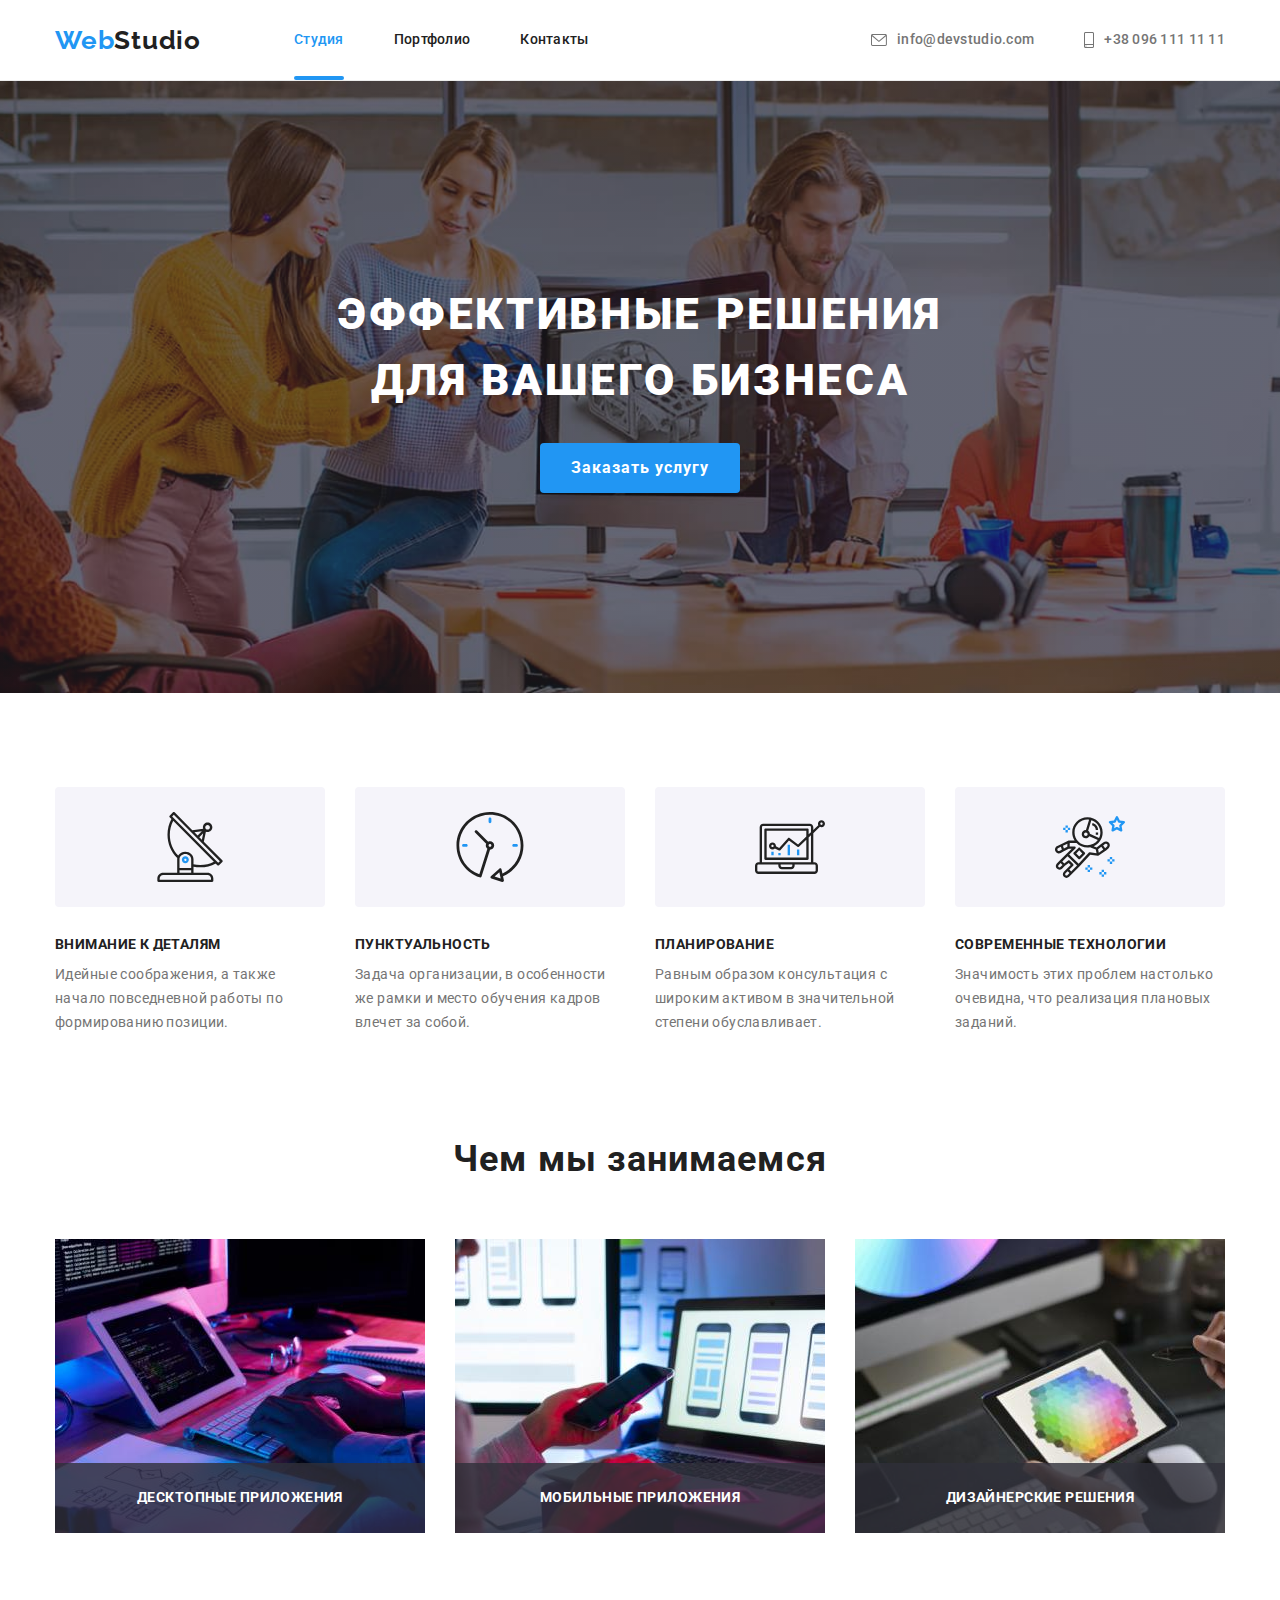
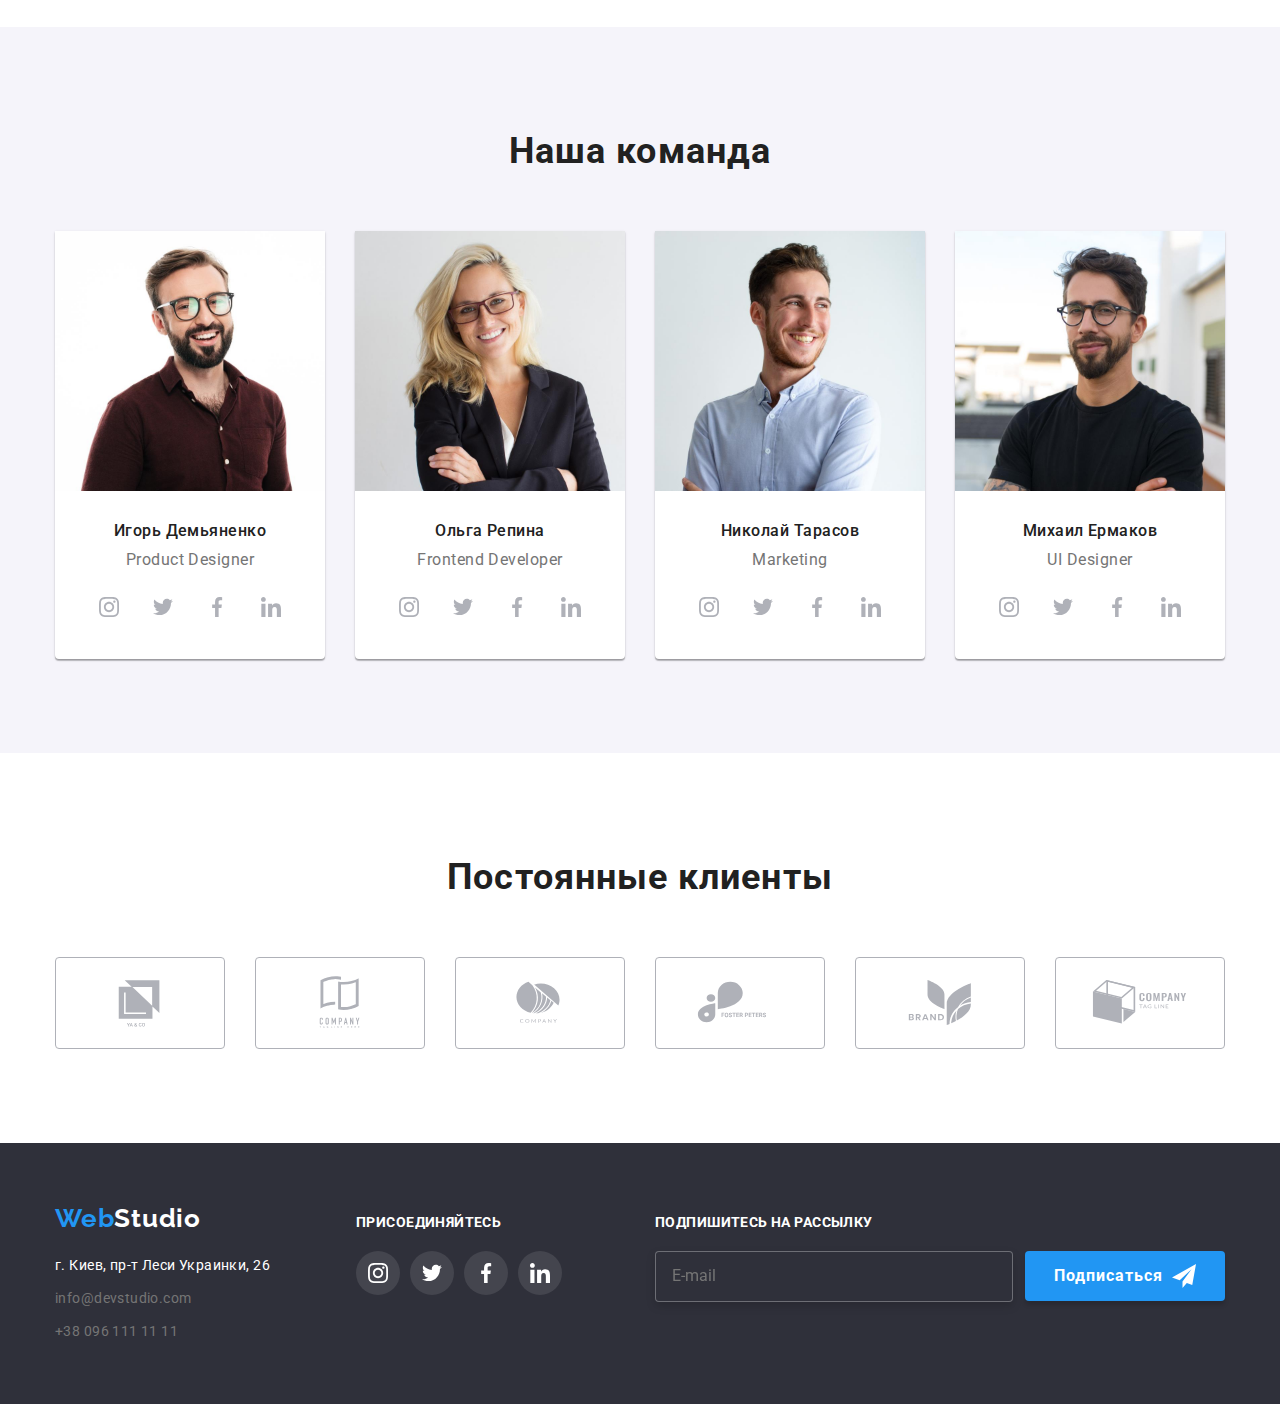
==== index.html @ 4d1f136a "Implemented BEM" ====
<!DOCTYPE html>
<html lang="ru">
  <head>
    <meta charset="UTF-8" />
    <meta http-equiv="X-UA-Compatible" content="IE=edge" />
    <meta name="viewport" content="width=device-width, initial-scale=1.0" />
    <title>WebStudio</title>
    <link rel="preconnect" href="https://fonts.googleapis.com" />
    <link rel="preconnect" href="https://fonts.gstatic.com" crossorigin />
    <link
      href="https://fonts.googleapis.com/css2?family=Raleway:wght@700&family=Roboto:wght@400;500;700;900&display=swap"
      rel="stylesheet"
    />
    <link
      rel="stylesheet"
      href="https://cdnjs.cloudflare.com/ajax/libs/modern-normalize/1.1.0/modern-normalize.css"
    />
    <link rel="stylesheet" href="./css/styles.css" />
  </head>
  <body>
    <!--Шапка сайта-->
    <header class="header">
      <div class="header-container container">
        <a href="./index.html" class="logo header__logo link"
          >Web<span class="header__logo--black">Studio</span></a
        >
        <nav class="site-nav">
          <ul class="site-nav__list">
            <li class="site-nav__item">
              <a class="site-nav__link current" href="./index.html">Студия</a>
            </li>
            <li class="site-nav__item">
              <a class="site-nav__link" href="./portfolio.html">Портфолио</a>
            </li>
            <li class="site-nav__item">
              <a class="site-nav__link" href="">Контакты</a>
            </li>
          </ul>
        </nav>
        <ul class="contact-list">
          <li class="contact__item">
            <a class="contact__link" href="mailto:info@devstudio.com"
              ><svg class="contact__icon" width="16px" height="12px">
                <use
                  href="./images/symbol-defs.svg#icon-contact-envelope"
                ></use>
              </svg>
              info@devstudio.com</a
            >
          </li>
          <li class="contact__item">
            <a class="contact__link" href="tel:+380961111111"
              ><svg class="contact__icon" width="10px" height="16px">
                <use
                  href="./images/symbol-defs.svg#icon-contact-smartphone"
                ></use>
              </svg>
              +38 096 111 11 11</a
            >
          </li>
        </ul>
      </div>
    </header>
    <!--Содержимое сайта-->
    <main>
      <!--Герой-->
      <section class="overlay">
        <div class="hero-container container">
          <h1 class="hero__title">Эффективные решения для вашего бизнеса</h1>
          <button data-modal-open class="hero__btn btn" type="button">
            Заказать услугу
          </button>
        </div>
      </section>
      <!--Основные принципы работы студии-->
      <section class="section">
        <div class="container">
          <h2 class="visually-hidden">Наши принципы работы</h2>
          <ul class="methods-list">
            <li class="methods__item">
              <div class="methods__icon">
                <svg width="70px" height="70px">
                  <use
                    href="./images/symbol-defs.svg#icon-methods-antenna"
                  ></use>
                </svg>
              </div>
              <h3 class="methods__title">Внимание к деталям</h3>
              <p class="methods__info">
                Идейные соображения, а также начало повседневной работы по
                формированию позиции.
              </p>
            </li>
            <li class="methods__item">
              <div class="methods__icon">
                <svg width="70px" height="70px">
                  <use href="./images/symbol-defs.svg#icon-methods-clock"></use>
                </svg>
              </div>
              <h3 class="methods__title">Пунктуальность</h3>
              <p class="methods__info">
                Задача организации, в особенности же рамки и место обучения
                кадров влечет за собой.
              </p>
            </li>
            <li class="methods__item">
              <div class="methods__icon">
                <svg width="70px" height="70px">
                  <use
                    href="./images/symbol-defs.svg#icon-methods-diagram"
                  ></use>
                </svg>
              </div>
              <h3 class="methods__title">Планирование</h3>
              <p class="methods__info">
                Равным образом консультация с широким активом в значительной
                степени обуславливает.
              </p>
            </li>
            <li class="methods__item">
              <div class="methods__icon">
                <svg width="70px" height="70px">
                  <use
                    href="./images/symbol-defs.svg#icon-methods-astronaut"
                  ></use>
                </svg>
              </div>
              <h3 class="methods__title">Современные технологии</h3>
              <p class="methods__info">
                Значимость этих проблем настолько очевидна, что реализация
                плановых заданий.
              </p>
            </li>
          </ul>
        </div>
      </section>
      <!--Чем занимается студия-->
      <section class="activities section">
        <div class="container">
          <h2 class="section-title">Чем мы занимаемся</h2>
          <ul class="activities-list">
            <li class="activities__item">
              <img
                src="./images/whatwedo-1.jpg"
                alt="Программист пишет код веб сайта"
                height="294"
                width="370"
              />
              <h3 class="activities__title">Десктопные приложения</h3>
            </li>
            <li class="activities__item">
              <img
                src="./images/whatwedo-2.jpg"
                alt="Дизайнер выбирает дизайн мобильного приложения"
                height="294"
                width="370"
              />
              <h3 class="activities__title">Мобильные приложения</h3>
            </li>
            <li class="activities__item">
              <img
                src="./images/whatwedo-3.jpg"
                alt="Дизайнер выбирает цвет"
                height="294"
                width="370"
              />
              <h3 class="activities__title">Дизайнерские решения</h3>
            </li>
          </ul>
        </div>
      </section>
      <!--Карточки членов команды студии-->
      <section class="team section">
        <div class="container">
          <h2 class="section-title">Наша команда</h2>
          <ul class="team-list">
            <li class="team__item">
              <img
                src="./images/ourteam-1.jpg"
                alt="Игорь Демьяненко"
                height="260"
                width="270"
              />
              <div class="team__info">
                <h3 class="team__name">Игорь Демьяненко</h3>
                <p class="team__role" lang="en">Product Designer</p>
                <ul class="social-list">
                  <li class="social__item">
                    <a class="social__link" href=""
                      ><svg class="social__icon" width="20px" height="20px">
                        <use
                          href="./images/symbol-defs.svg#icon-instagram"
                        ></use>
                      </svg>
                    </a>
                  </li>
                  <li class="social__item">
                    <a class="social__link" href=""
                      ><svg class="social__icon" width="20px" height="20px">
                        <use href="./images/symbol-defs.svg#icon-twitter"></use>
                      </svg>
                    </a>
                  </li>
                  <li class="social__item">
                    <a class="social__link" href=""
                      ><svg class="social__icon" width="20px" height="20px">
                        <use
                          href="./images/symbol-defs.svg#icon-facebook"
                        ></use>
                      </svg>
                    </a>
                  </li>
                  <li class="social__item">
                    <a class="social__link" href=""
                      ><svg class="social__icon" width="20px" height="20px">
                        <use
                          href="./images/symbol-defs.svg#icon-linkedin"
                        ></use>
                      </svg>
                    </a>
                  </li>
                </ul>
              </div>
            </li>
            <li class="team__item">
              <img
                src="./images/ourteam-2.jpg"
                alt="Ольга Репина"
                height="260"
                width="270"
              />
              <div class="team__info">
                <h3 class="team__name">Ольга Репина</h3>
                <p class="team__role" lang="en">Frontend Developer</p>
                <ul class="social-list">
                  <li class="social__item">
                    <a class="social__link" href=""
                      ><svg class="social__icon" width="20px" height="20px">
                        <use
                          href="./images/symbol-defs.svg#icon-instagram"
                        ></use>
                      </svg>
                    </a>
                  </li>
                  <li class="social__item">
                    <a class="social__link" href=""
                      ><svg class="social__icon" width="20px" height="20px">
                        <use href="./images/symbol-defs.svg#icon-twitter"></use>
                      </svg>
                    </a>
                  </li>
                  <li class="social__item">
                    <a class="social__link" href=""
                      ><svg class="social__icon" width="20px" height="20px">
                        <use
                          href="./images/symbol-defs.svg#icon-facebook"
                        ></use>
                      </svg>
                    </a>
                  </li>
                  <li class="social__item">
                    <a class="social__link" href=""
                      ><svg class="social__icon" width="20px" height="20px">
                        <use
                          href="./images/symbol-defs.svg#icon-linkedin"
                        ></use>
                      </svg>
                    </a>
                  </li>
                </ul>
              </div>
            </li>
            <li class="team__item">
              <img
                src="./images/ourteam-3.jpg"
                alt="Николай Тарасов"
                height="260"
                width="270"
              />
              <div class="team__info">
                <h3 class="team__name">Николай Тарасов</h3>
                <p class="team__role" lang="en">Marketing</p>
                <ul class="social-list">
                  <li class="social__item">
                    <a class="social__link" href=""
                      ><svg class="social__icon" width="20px" height="20px">
                        <use
                          href="./images/symbol-defs.svg#icon-instagram"
                        ></use>
                      </svg>
                    </a>
                  </li>
                  <li class="social__item">
                    <a class="social__link" href=""
                      ><svg class="social__icon" width="20px" height="20px">
                        <use href="./images/symbol-defs.svg#icon-twitter"></use>
                      </svg>
                    </a>
                  </li>
                  <li class="social__item">
                    <a class="social__link" href=""
                      ><svg class="social__icon" width="20px" height="20px">
                        <use
                          href="./images/symbol-defs.svg#icon-facebook"
                        ></use>
                      </svg>
                    </a>
                  </li>
                  <li class="social__item">
                    <a class="social__link" href=""
                      ><svg class="social__icon" width="20px" height="20px">
                        <use
                          href="./images/symbol-defs.svg#icon-linkedin"
                        ></use>
                      </svg>
                    </a>
                  </li>
                </ul>
              </div>
            </li>
            <li class="team__item">
              <img
                src="./images/ourteam-4.jpg"
                alt="Михаил Ермаков"
                height="260"
                width="270"
              />
              <div class="team__info">
                <h3 class="team__name">Михаил Ермаков</h3>
                <p class="team__role" lang="en">UI Designer</p>
                <ul class="social-list">
                  <li class="social__item">
                    <a class="social__link" href=""
                      ><svg class="social__icon" width="20px" height="20px">
                        <use
                          href="./images/symbol-defs.svg#icon-instagram"
                        ></use>
                      </svg>
                    </a>
                  </li>
                  <li class="social__item">
                    <a class="social__link" href=""
                      ><svg class="social__icon" width="20px" height="20px">
                        <use href="./images/symbol-defs.svg#icon-twitter"></use>
                      </svg>
                    </a>
                  </li>
                  <li class="social__item">
                    <a class="social__link" href=""
                      ><svg class="social__icon" width="20px" height="20px">
                        <use
                          href="./images/symbol-defs.svg#icon-facebook"
                        ></use>
                      </svg>
                    </a>
                  </li>
                  <li class="social__item">
                    <a class="social__link" href=""
                      ><svg class="social__icon" width="20px" height="20px">
                        <use
                          href="./images/symbol-defs.svg#icon-linkedin"
                        ></use>
                      </svg>
                    </a>
                  </li>
                </ul>
              </div>
            </li>
          </ul>
        </div>
      </section>
      <section class="section">
        <div class="container">
          <h2 class="section-title">Постоянные клиенты</h2>
          <ul class="client__list">
            <li class="client__item">
              <a class="client__link" href="" target="_blank"
                ><svg class="client__logo" width="106px" height="60px">
                  <use
                    href="./images/symbol-defs.svg#icon-client-logo-1"
                  ></use></svg
              ></a>
            </li>
            <li class="client__item">
              <a class="client__link" href="" target="_blank"
                ><svg class="client__logo" width="106px" height="60px">
                  <use
                    href="./images/symbol-defs.svg#icon-client-logo-2"
                  ></use></svg
              ></a>
            </li>
            <li class="client__item">
              <a class="client__link" href="" target="_blank"
                ><svg class="client__logo" width="106px" height="60px">
                  <use
                    href="./images/symbol-defs.svg#icon-client-logo-3"
                  ></use></svg
              ></a>
            </li>
            <li class="client__item">
              <a class="client__link" href="" target="_blank"
                ><svg class="client__logo" width="106px" height="60px">
                  <use
                    href="./images/symbol-defs.svg#icon-client-logo-4"
                  ></use></svg
              ></a>
            </li>
            <li class="client__item">
              <a class="client__link" href="" target="_blank"
                ><svg class="client__logo" width="106px" height="60px">
                  <use
                    href="./images/symbol-defs.svg#icon-client-logo-5"
                  ></use></svg
              ></a>
            </li>
            <li class="client__item">
              <a class="client__link" href="" target="_blank"
                ><svg class="client__logo" width="106px" height="60px">
                  <use
                    href="./images/symbol-defs.svg#icon-client-logo-6"
                  ></use></svg
              ></a>
            </li>
          </ul>
        </div>
      </section>
    </main>
    <!--Подвал сайта-->
    <footer class="footer">
      <div class="footer-container container">
        <div class="footer-address">
          <a href="./index.html" class="logo footer__logo link"
            >Web<span class="footer__logo--white">Studio</span></a
          >
          <address class="address">
            <ul class="address__list">
              <li class="address__item">
                <a
                  class="address__link text-white"
                  href="https://www.google.com/maps/place/%D0%B1%D1%83%D0%BB.+%D0%9B%D0%B5%D1%81%D0%B8+%D0%A3%D0%BA%D1%80%D0%B0%D0%B8%D0%BD%D0%BA%D0%B8,+26,+%D0%9A%D0%B8%D0%B5%D0%B2,+%D0%A3%D0%BA%D1%80%D0%B0%D0%B8%D0%BD%D0%B0,+02000/@50.4265841,30.5361971,17z/data=!3m1!4b1!4m5!3m4!1s0x40d4cf0e033ecbe9:0x57a4dffefec77da0!8m2!3d50.4265807!4d30.5383858"
                  target="_blank"
                  rel="noreferrer noopener"
                  >г. Киев, пр-т Леси Украинки, 26</a
                >
              </li>
              <li class="address__item">
                <a
                  class="address__link text-grey"
                  href="mailto:info@devstudio.com"
                  >info@devstudio.com</a
                >
              </li>
              <li class="address__item">
                <a class="address__link text-grey" href="tel:+380961111111"
                  >+38 096 111 11 11</a
                >
              </li>
            </ul>
          </address>
        </div>
        <div class="footer-social">
          <h2 class="footer__title">Присоединяйтесь</h2>
          <ul class="social-list">
            <li class="social__item">
              <a class="social__link social__link--gray-background" href=""
                ><svg
                  class="social__icon social__icon--white"
                  width="20px"
                  height="20px"
                >
                  <use href="./images/symbol-defs.svg#icon-instagram"></use>
                </svg>
              </a>
            </li>
            <li class="social__item">
              <a class="social__link social__link--gray-background" href=""
                ><svg
                  class="social__icon social__icon--white"
                  width="20px"
                  height="20px"
                >
                  <use href="./images/symbol-defs.svg#icon-twitter"></use>
                </svg>
              </a>
            </li>
            <li class="social__item">
              <a class="social__link social__link--gray-background" href=""
                ><svg
                  class="social__icon social__icon--white"
                  width="20px"
                  height="20px"
                >
                  <use href="./images/symbol-defs.svg#icon-facebook"></use>
                </svg>
              </a>
            </li>
            <li class="social__item">
              <a class="social__link social__link--gray-background" href=""
                ><svg
                  class="social__icon social__icon--white"
                  width="20px"
                  height="20px"
                >
                  <use href="./images/symbol-defs.svg#icon-linkedin"></use>
                </svg>
              </a>
            </li>
          </ul>
        </div>
        <div class="subscribe">
          <h2 class="footer__title">Подпишитесь на рассылку</h2>
          <form
            action="#"
            class="subscribe__form"
            name="subscribe-form"
            autocomplete="on"
          >
            <label class="subscribe__email-field" for="email">
              <input
                class="subscribe__email-input"
                type="email"
                name="email"
                placeholder="E-mail"
                pattern="[a-z0-9._%+-]+@[a-z0-9.-]+\.[a-z]{2,4}$"
                title="mail@gmail.com"
              />
            </label>
            <button class="btn subscribe__button" type="submit">
              Подписаться
              <svg class="icon-subscribe" width="24px" height="24px">
                <use href="./images/symbol-defs.svg#icon-subscribe"></use>
              </svg>
            </button>
          </form>
        </div>
      </div>
    </footer>
    <!-- Модальное окно и бэкдроп -->
    <div data-modal class="backdrop is-hidden">
      <div class="modal">
        <button data-modal-close class="modal__close-btn" type="button">
          <svg class="modal__close-btn-icon" width="11px" height="11px">
            <use href="./images/symbol-defs.svg#icon-btn-close"></use>
          </svg>
        </button>
        <form action="#" class="modal__form" autocomplete="off">
          <p class="modal__form-header">
            Оставьте свои данные, мы вам перезвоним
          </p>
          <label class="modal__form-field">
            Имя
            <span class="modal__form-wrapper">
              <input type="text" class="modal__form-input" name="user-name" />
              <svg class="modal__form-icon" width="18px" height="18px">
                <use href="./images/symbol-defs.svg#icon-order-person"></use>
              </svg>
            </span>
          </label>
          <label class="modal__form-field">
            Телефон
            <span class="modal__form-wrapper">
              <input type="text" class="modal__form-input" name="user-tel" />
              <svg class="modal__form-icon" width="18px" height="18px">
                <use href="./images/symbol-defs.svg#icon-order-phone"></use>
              </svg>
            </span>
          </label>
          <label class="modal__form-field">
            E-mail
            <span class="modal__form-wrapper">
              <input type="email" class="modal__form-input" name="user-email" />
              <svg class="modal__form-icon" width="18px" height="18px">
                <use href="./images/symbol-defs.svg#icon-order-email"></use>
              </svg>
            </span>
          </label>
          <label class="modal__form-field">
            Комментарий<textarea
              name="user-comment"
              placeholder="Введите текст"
              class="modal__form-comment"
            ></textarea>
          </label>
          <input
            type="checkbox"
            id="modal-accept-terms"
            class="modal__form-checkbox visually-hidden"
          />
          <label for="modal-accept-terms" class="modal__form-checkbox-label">
            Соглашаюсь с рассылкой и принимаю
            <a href="" class="modal__terms-text">Условия договора</a>
          </label>
          <button class="btn modal__submit-button" type="submit">
            Отправить
          </button>
        </form>
      </div>
    </div>
    <script src="./js/modal.js"></script>
  </body>
</html>
---- css/styles.css ----
:root {
  --active-color: #2196f3;
  --hover-color: #188ce8;
  --inactive-color: #f5f4fa;
  --white: #ffffff;
  --primary-font-color: #212121;
  --secondary-font-color: #757575;
  --background-grey-color: #2f303a;
}

/* Обнуление и установка блочной модели на весь документ */

*,
*::before,
*::after {
  box-sizing: border-box;
}

h1,
h2,
h3,
h4,
h5,
h6,
p,
ul {
  padding: 0;
  margin: 0;
}

ul {
  list-style: none;
}

a {
  text-decoration: none;
}

/* Common styles */

body {
  font-family: 'roboto', sans-serif;
}

button {
  cursor: pointer;
}

.btn {
  font-weight: 700;
  font-size: 16px;
  line-height: 1.88;
  letter-spacing: 0.06em;
  box-shadow: 0px 4px 4px rgba(0, 0, 0, 0.15);
  border-radius: 4px;
  border: transparent;
  color: var(--white);
  background-color: var(--active-color);
  min-width: 200px;
  height: 50px;
  transition: background-color 250ms cubic-bezier(0.4, 0, 0.2, 1);
}

.btn:hover,
.btn:focus {
  background-color: var(--hover-color);
}

.container {
  width: 1200px;
  padding-left: 15px;
  padding-right: 15px;
  margin-left: auto;
  margin-right: auto;
}

img {
  display: block;
  max-width: 100%;
  height: auto;
}

.section {
  padding-top: 94px;
  padding-bottom: 94px;
}

.section-title {
  font-weight: 700;
  font-size: 36px;
  line-height: 1.67;
  letter-spacing: 0.03em;
  color: var(--primary-font-color);
  margin-bottom: 50px;
  text-align: center;
}

.text-white {
  color: var(--white);
}

.text-grey {
  color: var(--secondary-font-color);
}

.visually-hidden {
  position: absolute;
  white-space: nowrap;
  width: 1px;
  height: 1px;
  overflow: hidden;
  border: 0;
  padding: 0;
  clip: rect(0 0 0 0);
  clip-path: inset(50%);
  margin: -1px;
}

/* Header and Footer logo */

.logo {
  font-family: 'raleway', sans-serif;
  font-weight: 700;
  font-size: 26px;
  line-height: 1.19;
  letter-spacing: 0.03em;
  color: var(--active-color);
}

.header__logo {
  margin-right: 93px;
}

.header__logo--black {
  color: var(--primary-font-color);
}

.footer__logo {
  margin-bottom: 20px;
  display: block;
}

.footer__logo--white {
  color: var(--white);
}

/* Header */

.header {
  border-bottom: 1px solid #ececec;
}

.header-container {
  display: flex;
  align-items: center;
}

.site-nav__list {
  display: flex;
}

.site-nav__item:not(:last-child) {
  margin-right: 50px;
}

.site-nav__link {
  font-weight: 500;
  font-size: 14px;
  line-height: 1.14;
  letter-spacing: 0.02em;
  color: var(--primary-font-color);
  display: block;
  padding-top: 32px;
  padding-bottom: 32px;

  transition: color 250ms cubic-bezier(0.4, 0, 0.2, 1);
}

.site-nav__link:hover,
.site-nav__link:focus {
  color: var(--active-color);
}

.site-nav__link.current {
  position: relative;
  color: var(--active-color);
}

.site-nav__link.current::after {
  position: absolute;
  content: '';
  background-color: var(--active-color);
  width: 100%;
  height: 4px;
  border-radius: 2px;
  left: 0;
  bottom: 0;
}

.contact-list {
  display: flex;
  margin-left: auto;
}

.contact__item:not(:last-child) {
  margin-right: 50px;
}

.contact__link {
  font-weight: 500;
  font-size: 14px;
  line-height: 1.14;
  letter-spacing: 0.02em;
  color: var(--secondary-font-color);
  display: flex;
  align-items: center;
  padding-top: 32px;
  padding-bottom: 32px;

  transition: color 250ms cubic-bezier(0.4, 0, 0.2, 1);
}

.contact__icon {
  margin-right: 10px;
  fill: currentColor;
}

.contact__link:hover,
.contact__link:focus {
  color: var(--active-color);
}

/* Hero section */

.overlay {
  padding: 200px 0;
  max-width: 1600px;
  margin-left: auto;
  margin-right: auto;
  background-color: var(--background-grey-color);
  background-image: linear-gradient(
      to right,
      rgba(47, 48, 58, 0.4),
      rgba(47, 48, 58, 0.4)
    ),
    url(../images/hero-bgd.jpg);
  background-size: cover;
  background-repeat: no-repeat;
  background-position: center;
}

.hero-container {
  display: flex;
  flex-direction: column;
}

.hero__title {
  display: block;
  font-weight: 900;
  font-size: 44px;
  line-height: 1.5;
  letter-spacing: 0.06em;
  text-transform: uppercase;
  color: var(--white);
  max-width: 696px;
  text-align: center;
  margin-bottom: 30px;
  margin-left: auto;
  margin-right: auto;
}

.hero__btn {
  display: inline-block;
  margin-left: auto;
  margin-right: auto;
}

/* Work methods */

.methods-list {
  display: flex;
}

.methods__item:not(:last-child) {
  margin-right: 30px;
}

.methods__title {
  font-weight: 700;
  font-size: 14px;
  line-height: 1.14;
  letter-spacing: 0.03em;
  text-transform: uppercase;
  color: var(--primary-font-color);
  width: 270px;
  margin-bottom: 10px;
}

.methods__info {
  font-size: 14px;
  line-height: 1.71;
  letter-spacing: 0.03em;
  color: var(--secondary-font-color);
  width: 270px;
}

.methods__icon {
  display: flex;
  width: 100%;
  height: 120px;
  margin-bottom: 30px;
  background-color: var(--inactive-color);
  border-radius: 4px;
  align-items: center;
  justify-content: center;
}

/* Activities section */

.activities {
  padding-top: 0;
}

.activities-list {
  display: flex;
  justify-content: space-between;
}

.activities__item {
  position: relative;
}

.activities__title {
  position: absolute;
  bottom: 0;
  left: 0;

  display: flex;
  align-items: center;
  justify-content: center;
  width: 100%;
  height: 70px;

  font-weight: 700;
  font-size: 14px;
  line-height: 1.14;
  letter-spacing: 0.03em;
  text-transform: uppercase;
  color: var(--white);
  background-color: rgba(47, 48, 58, 0.8);
}

/* Team section */

.team {
  background-color: var(--inactive-color);
}

.team-list {
  display: flex;
}

.team__item {
  background-color: var(--white);
  box-shadow: 0px 1px 3px rgba(0, 0, 0, 0.12), 0px 1px 1px rgba(0, 0, 0, 0.14),
    0px 2px 1px rgba(0, 0, 0, 0.2);
  border-radius: 0px 0px 4px 4px;
}

.team__item:not(:last-child) {
  margin-right: 30px;
}

.team__info {
  padding-top: 30px;
  padding-bottom: 30px;
}

.team__name {
  font-weight: 500;
  font-size: 16px;
  line-height: 1.19;
  letter-spacing: 0.03em;
  color: var(--primary-font-color);
  text-align: center;
  margin-bottom: 10px;
}

.team__role {
  font-size: 16px;
  line-height: 1.19;
  letter-spacing: 0.03em;
  color: var(--secondary-font-color);
  text-align: center;
  margin-bottom: 16px;
}

.social-list {
  display: flex;
  align-items: center;
  justify-content: center;
}

.social__item {
  width: 44px;
  height: 44px;
  border-radius: 50%;
}

.social__item:not(:last-child) {
  margin-right: 10px;
}

.social__link {
  display: flex;
  width: 100%;
  height: 100%;
  border-radius: 50%;
  align-items: center;
  justify-content: center;

  transition: background-color 250ms cubic-bezier(0.4, 0, 0.2, 1);
}

.social__link:hover,
.social__link:focus {
  background-color: var(--active-color);
}

.social__icon {
  fill: #afb1b8;

  transition: fill 250ms cubic-bezier(0.4, 0, 0.2, 1);
}

.social__link:hover .social-icon,
.social__link:focus .social-icon {
  fill: var(--white);
}

/* Client section */

.client__list {
  display: flex;
  justify-content: space-between;
}

.client__item {
  display: block;
  height: 92px;
}

.client__link {
  display: flex;
  justify-content: center;
  align-items: center;
  width: 170px;
  height: 92px;
  border: 1px solid #afb1b8;
  border-radius: 4px;

  transition: border 250ms cubic-bezier(0.4, 0, 0.2, 1);
}

.client__logo {
  fill: #afb1b8;

  transition: fill 250ms cubic-bezier(0.4, 0, 0.2, 1);
}

.client__link:hover,
.client__link:focus {
  border: 1px solid var(--active-color);
}

.client__link:hover .client__logo,
.client__link:focus .client__logo {
  fill: var(--active-color);
}

/* Portfolio */

.filter__list {
  display: flex;
  justify-content: center;
  margin-bottom: 50px;
}

.filter__item:not(:last-child) {
  margin-right: 8px;
}

.filter__btn {
  display: inline-block;
  font-weight: 500;
  font-size: 16px;
  line-height: 1.63;
  letter-spacing: 0.03em;
  color: var(--primary-font-color);
  background-color: var(--inactive-color);
  padding: 6px 22px;
  border-radius: 4px;
  border-color: transparent;

  transition: background-color 250ms cubic-bezier(0.4, 0, 0.2, 1),
    color 250ms cubic-bezier(0.4, 0, 0.2, 1),
    box-shadow 250ms cubic-bezier(0.4, 0, 0.2, 1);
}

.filter__btn:focus,
.filter__btn:hover {
  color: var(--white);
  background-color: var(--active-color);
  box-shadow: 0px 3px 1px rgba(0, 0, 0, 0.1), 0px 1px 2px rgba(0, 0, 0, 0.08),
    0px 2px 2px rgba(0, 0, 0, 0.12);
}

.portfolio {
  display: flex;
  flex-wrap: wrap;
}

.portfolio__item {
  width: calc((100% - 60px) / 3);
  margin-right: 30px;
  margin-bottom: 30px;
  background: var(--white);
}

.portfolio__item:nth-child(3n) {
  margin-right: 0;
}

.portfolio__item:nth-last-child(-n + 3) {
  margin-bottom: 0;
}

.portfolio__link {
  display: block;
}

.portfolio__link:hover,
.portfolio__link:focus {
  box-shadow: 0px 1px 1px rgba(0, 0, 0, 0.12), 0px 4px 4px rgba(0, 0, 0, 0.06),
    1px 4px 6px rgba(0, 0, 0, 0.16);
}

.portfolio__link:hover .portfolio__card-overview,
.portfolio__link:focus .portfolio__card-overview {
  transform: translateY(0);
}

.portfolio__card-wrap {
  position: relative;
  overflow: hidden;
}

.portfolio__card-overview {
  display: block;
  overflow: hidden;
  position: absolute;
  bottom: 0;
  left: 0;
  width: 100%;
  height: 100%;
  padding: 63px 24px;
  font-weight: 400;
  font-size: 18px;
  line-height: 1.56;
  letter-spacing: 0.03em;
  color: var(--white);
  background-color: rgba(33, 150, 243, 0.9);

  transform: translateY(100%);
  transition: transform 250ms cubic-bezier(0.4, 0, 0.2, 1);
}

.portfolio__card {
  border-left: 1px solid #eee;
  border-right: 1px solid #eee;
  border-bottom: 1px solid #eee;
  padding: 20px 24px;
}

.portfolio__title {
  font-weight: 700;
  font-size: 18px;
  line-height: 2;
  letter-spacing: 0.06em;
  color: var(--primary-font-color);
  margin-bottom: 4px;
}

.portfolio__text {
  font-size: 16px;
  line-height: 1.88;
  letter-spacing: 0.03em;
  color: var(--secondary-font-color);
}

/* Footer */

.footer {
  background-color: var(--background-grey-color);
  padding: 60px 0;
}

.footer-container {
  display: flex;
  align-items: baseline;
}

.footer-address {
  flex-grow: 1;
  margin-right: 70px;
}

.address__link {
  font-size: 14px;
  font-style: normal;
  line-height: 1.71;
  letter-spacing: 0.03em;
  display: block;

  transition: color 250ms cubic-bezier(0.4, 0, 0.2, 1);
}

.address__item:not(:last-child) {
  margin-bottom: 9px;
}

.address__link:hover,
.address__link:focus {
  color: var(--active-color);
}

.footer-social {
  margin-right: 93px;
}

.footer__title {
  font-weight: 700;
  font-size: 14px;
  line-height: 1.14;
  letter-spacing: 0.03em;
  text-transform: uppercase;
  color: var(--white);
  margin-bottom: 20px;
}

.social__icon--white {
  fill: var(--white);
}

.social__link--gray-background {
  background-color: rgba(255, 255, 255, 0.1);
}

/* Sign-up field */

.subscribe__form {
  display: flex;
  align-items: center;
}

.subscribe__email-field {
  margin-right: 12px;
}

.subscribe__email-input {
  min-width: 358px;
  min-height: 50px;
  padding: 15px 16px;
  align-items: center;
  justify-content: center;
  color: var(--white);
  border: 1px solid rgba(255, 255, 255, 0.3);
  box-sizing: border-box;
  filter: drop-shadow(0px 4px 4px rgba(0, 0, 0, 0.15));
  border-radius: 4px;
  background: var(--background-grey-color);

  transition: border-color 250ms cubic-bezier(0.4, 0, 0.2, 1);
}

.subscribe__email-input:focus {
  outline: none;
  border-color: var(--active-color);
}

.subscribe__button {
  display: flex;
  align-items: center;
  justify-content: space-between;
  padding: 10px 29px;
}

/* Модальное окно и бэкдроп*/

.backdrop {
  position: fixed;
  top: 0;
  left: 0;
  width: 100%;
  height: 100%;
  background-color: rgba(0, 0, 0, 0.2);
  z-index: 2;

  opacity: 1;
  transition: opacity 250ms cubic-bezier(0.4, 0, 0.2, 1);
}

.backdrop.is-hidden {
  opacity: 0;
  pointer-events: none;
}

.backdrop.is-hidden .modal {
  transform: translate(-50%, -50%) scale(0.5);
}

.modal {
  position: absolute;
  top: 50%;
  left: 50%;
  transform: translate(-50%, -50%) scale(1);

  transition: transform 250ms cubic-bezier(0.4, 0, 0.2, 1);

  min-width: 528px;
  min-height: 581px;
  background-color: white;
  box-shadow: 0px 1px 3px rgba(0, 0, 0, 0.12), 0px 1px 1px rgba(0, 0, 0, 0.14),
    0px 2px 1px rgba(0, 0, 0, 0.2);
  border-radius: 4px;
}

.modal__close-btn {
  cursor: pointer;
  display: flex;
  justify-content: center;
  align-items: center;
  position: absolute;
  top: 8px;
  right: 8px;
  height: 30px;
  width: 30px;
  border-radius: 50%;
  border: 1px solid rgba(0, 0, 0, 0.1);
  background-color: white;
}

.modal__close-btn-icon {
  fill: black;
  transition: fill 250ms cubic-bezier(0.4, 0, 0.2, 1);
}

.modal__close-btn:hover .modal__close-btn-icon,
.modal__close-btn:focus .modal__close-btn-icon {
  fill: var(--active-color);
}

.modal__form {
  display: flex;
  flex-direction: column;
  padding: 40px;
}

.modal__form-header {
  font-weight: 700;
  font-size: 20px;
  line-height: 1.15;
  text-align: center;
  letter-spacing: 0.03em;
  margin-bottom: 12px;
  color: var(--primary-font-color);
}

.modal__form-wrapper {
  position: relative;
  margin-top: 4px;
  display: block;
}

.modal__form-input {
  width: 100%;
  height: 40px;
  padding-left: 38px;
  border: 1px solid rgba(33, 33, 33, 0.2);
  border-radius: 4px;
  transition: border-color 250ms cubic-bezier(0.4, 0, 0.2, 1);
}

.modal__form-input:focus {
  outline: none;
  border-color: var(--active-color);
}

.modal__form-input:focus + .modal__form-icon {
  fill: var(--active-color);
}

.modal__form-field {
  position: relative;
  font-size: 12px;
  line-height: 1.17;
  letter-spacing: 0.01em;
  color: var(--secondary-font-color);
  margin-bottom: 10px;
}

.modal__form-icon {
  display: inline-block;
  position: absolute;
  top: 50%;
  left: 15px;
  transform: translateY(-50%);
  transition: fill 250ms cubic-bezier(0.4, 0, 0.2, 1);
}

.modal__form-comment {
  display: block;
  padding: 12px 16px;
  margin-top: 4px;
  width: 100%;
  min-height: 120px;
  border: 1px solid rgba(33, 33, 33, 0.2);
  border-radius: 4px;
  resize: none;
  overflow: auto;
  transition: border-color 250ms cubic-bezier(0.4, 0, 0.2, 1);
}

.modal__form-comment::placeholder {
  font-size: 14px;
  line-height: 1.14;
  letter-spacing: 0.01em;
  color: rgba(117, 117, 117, 0.5);
}

.modal__form-comment:focus {
  outline: none;
  border-color: var(--active-color);
}

.modal__form-checkbox-label {
  display: flex;
  align-items: center;
  justify-content: center;
  margin-top: 10px;
  margin-bottom: 30px;
  font-size: 14px;
  line-height: 1.71;
  letter-spacing: 0.03em;
  color: var(--secondary-font-color);
}

.modal__form-checkbox-label::before {
  content: '';
  display: inline-block;
  width: 16px;
  height: 15px;
  border: 2px solid #303030;
  cursor: pointer;
  border-radius: 2px;
  margin-right: 7px;

  transition: border-color 250ms cubic-bezier(0.4, 0, 0.2, 1),
    background-color 250ms cubic-bezier(0.4, 0, 0.2, 1);
}

.modal__form-checkbox:checked + .modal__form-checkbox-label::before {
  background-color: var(--active-color);
  background-image: url('../images/icon-check.svg');
  background-position: center;
  border-color: var(--active-color);
}

.modal__terms-text {
  text-decoration: underline;
  color: var(--active-color);
  margin-left: 5px;
}

.modal__submit-button {
  display: block;
  margin-right: auto;
  margin-left: auto;
}
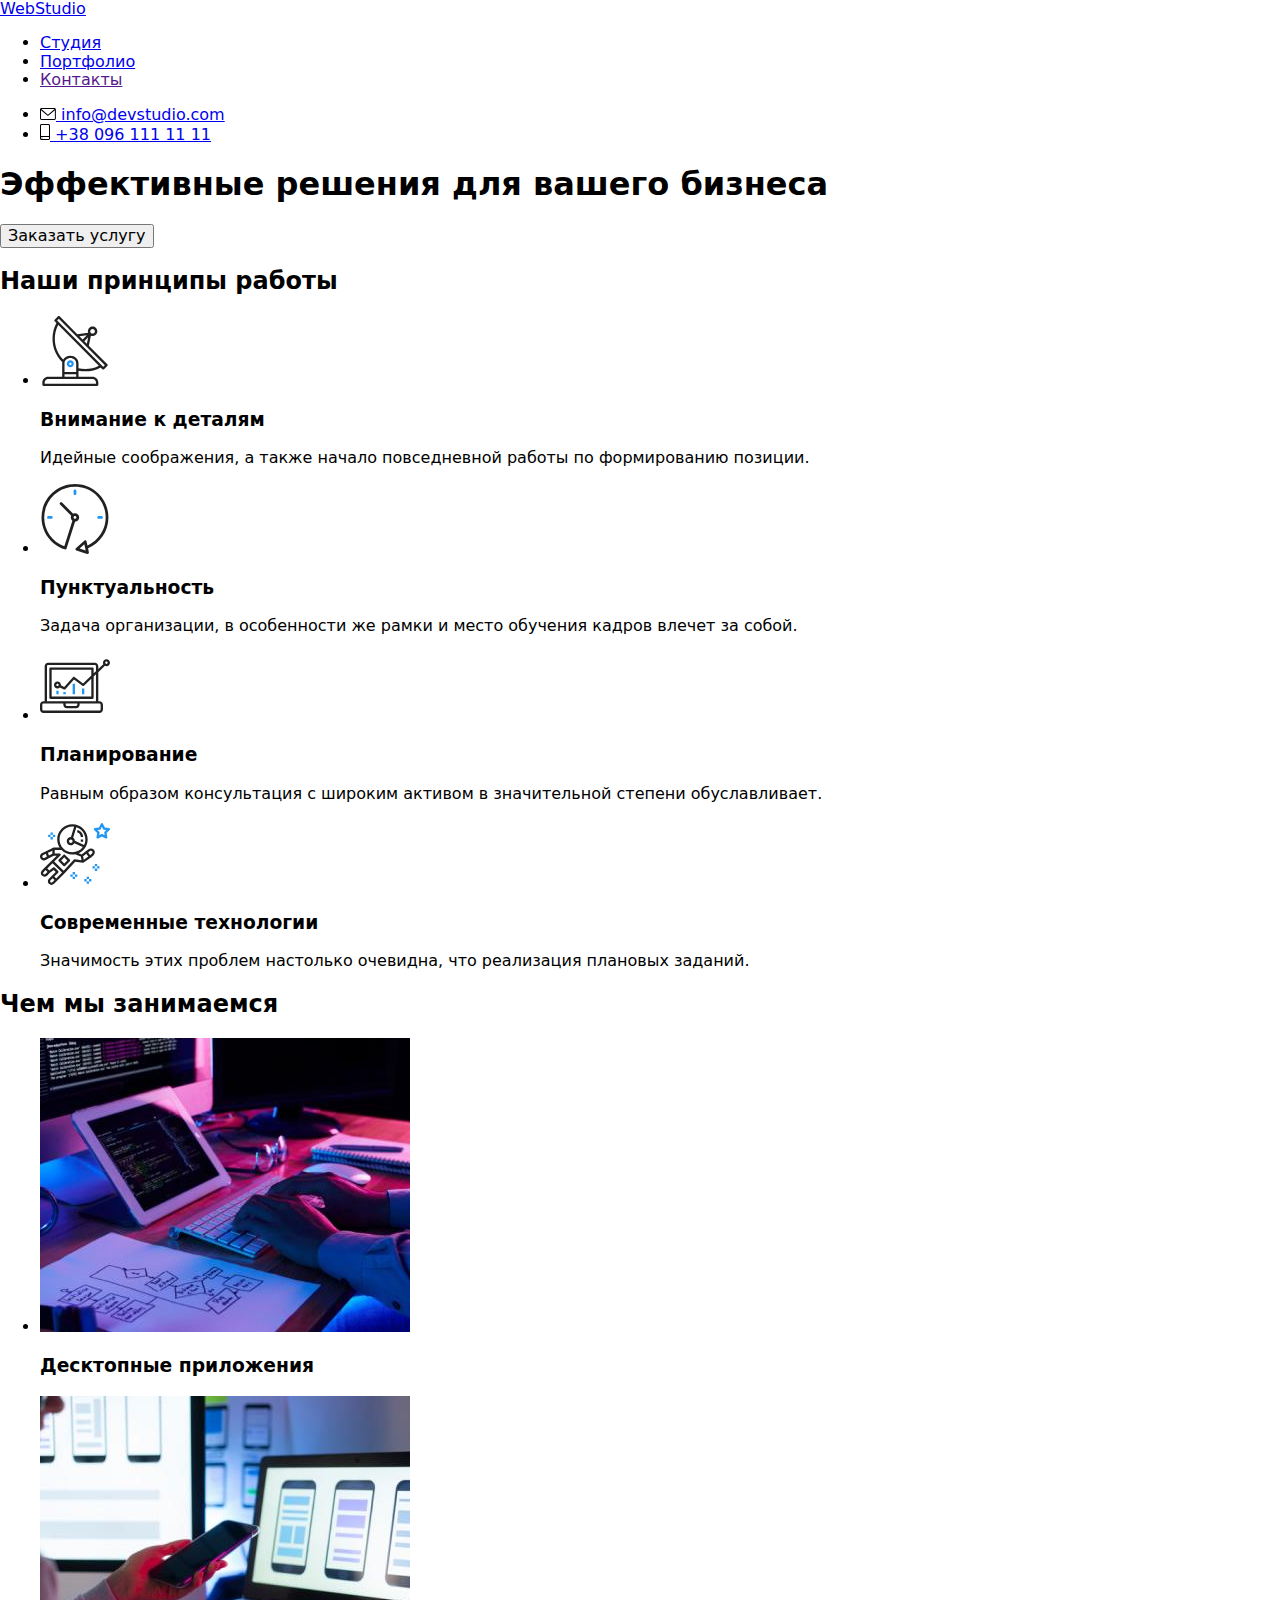
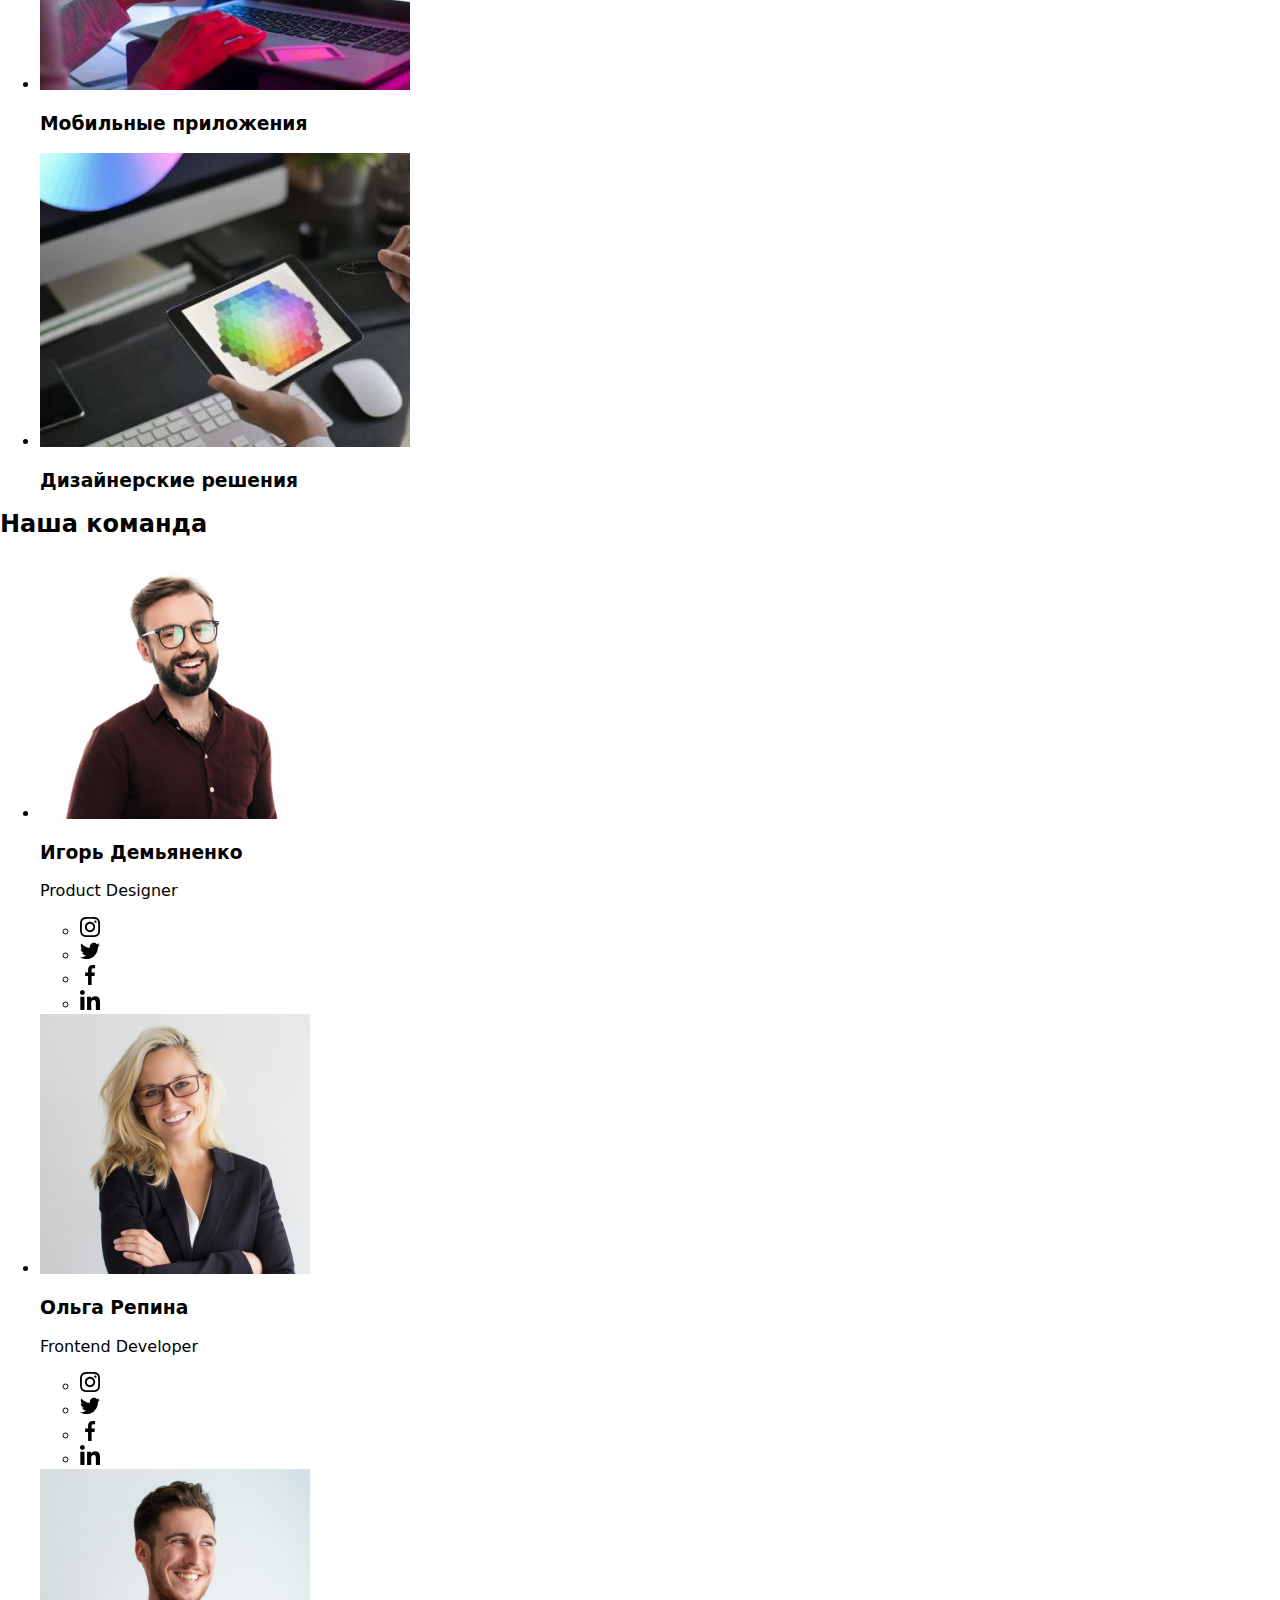
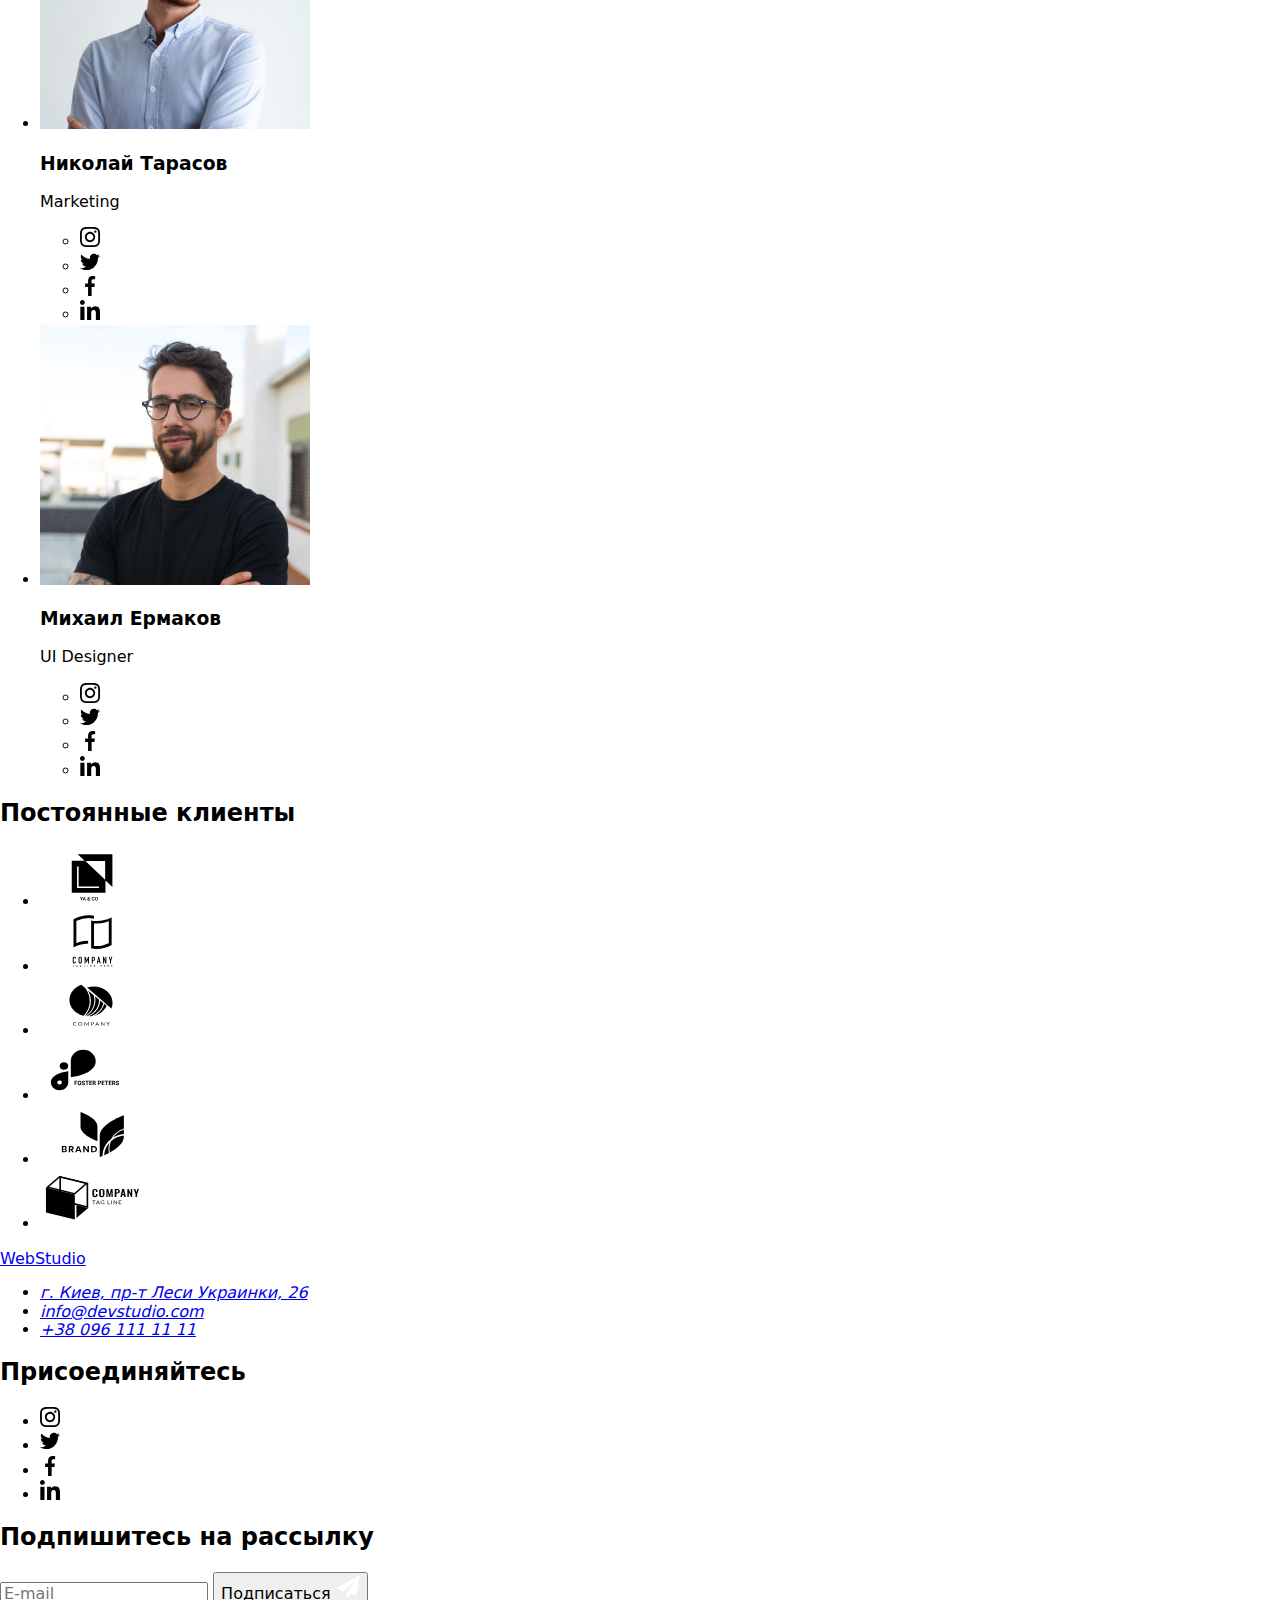
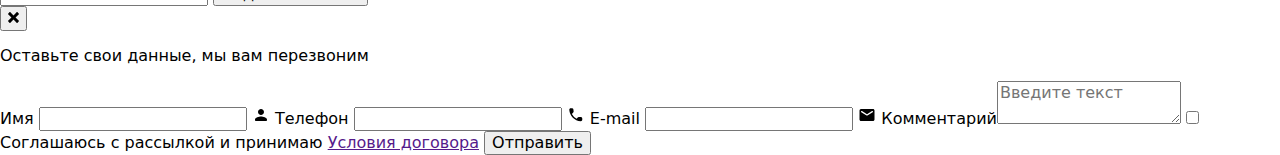
==== commit 0c30f446: "SASS added" ====
--- a/index.html
+++ b/index.html
@@ -15,14 +15,14 @@
       rel="stylesheet"
       href="https://cdnjs.cloudflare.com/ajax/libs/modern-normalize/1.1.0/modern-normalize.css"
     />
-    <link rel="stylesheet" href="./css/styles.css" />
+    <link rel="stylesheet" href="./dist/css/main.min.css" />
   </head>
   <body>
-    <!--Шапка сайта-->
+    <!-- Page header -->
     <header class="header">
       <div class="header-container container">
-        <a href="./index.html" class="logo header__logo link"
-          >Web<span class="header__logo--black">Studio</span></a
+        <a href="./index.html" class="logo logo__header link"
+          >Web<span class="logo__header--black">Studio</span></a
         >
         <nav class="site-nav">
           <ul class="site-nav__list">
@@ -37,7 +37,7 @@
             </li>
           </ul>
         </nav>
-        <ul class="contact-list">
+        <ul class="contact">
           <li class="contact__item">
             <a class="contact__link" href="mailto:info@devstudio.com"
               ><svg class="contact__icon" width="16px" height="12px">
@@ -61,22 +61,22 @@
         </ul>
       </div>
     </header>
-    <!--Содержимое сайта-->
+    <!-- Main page content-->
     <main>
-      <!--Герой-->
+      <!-- Hero section -->
       <section class="overlay">
-        <div class="hero-container container">
+        <div class="hero container">
           <h1 class="hero__title">Эффективные решения для вашего бизнеса</h1>
           <button data-modal-open class="hero__btn btn" type="button">
             Заказать услугу
           </button>
         </div>
       </section>
-      <!--Основные принципы работы студии-->
+      <!-- Work methods section -->
       <section class="section">
         <div class="container">
           <h2 class="visually-hidden">Наши принципы работы</h2>
-          <ul class="methods-list">
+          <ul class="methods">
             <li class="methods__item">
               <div class="methods__icon">
                 <svg width="70px" height="70px">
@@ -134,11 +134,11 @@
           </ul>
         </div>
       </section>
-      <!--Чем занимается студия-->
-      <section class="activities section">
+      <!-- Activities section -->
+      <section class="activities-section section">
         <div class="container">
           <h2 class="section-title">Чем мы занимаемся</h2>
-          <ul class="activities-list">
+          <ul class="activities">
             <li class="activities__item">
               <img
                 src="./images/whatwedo-1.jpg"
@@ -169,11 +169,11 @@
           </ul>
         </div>
       </section>
-      <!--Карточки членов команды студии-->
-      <section class="team section">
+      <!-- Team section -->
+      <section class="team-section section">
         <div class="container">
           <h2 class="section-title">Наша команда</h2>
-          <ul class="team-list">
+          <ul class="team">
             <li class="team__item">
               <img
                 src="./images/ourteam-1.jpg"
@@ -184,7 +184,7 @@
               <div class="team__info">
                 <h3 class="team__name">Игорь Демьяненко</h3>
                 <p class="team__role" lang="en">Product Designer</p>
-                <ul class="social-list">
+                <ul class="social">
                   <li class="social__item">
                     <a class="social__link" href=""
                       ><svg class="social__icon" width="20px" height="20px">
@@ -232,7 +232,7 @@
               <div class="team__info">
                 <h3 class="team__name">Ольга Репина</h3>
                 <p class="team__role" lang="en">Frontend Developer</p>
-                <ul class="social-list">
+                <ul class="social">
                   <li class="social__item">
                     <a class="social__link" href=""
                       ><svg class="social__icon" width="20px" height="20px">
@@ -280,7 +280,7 @@
               <div class="team__info">
                 <h3 class="team__name">Николай Тарасов</h3>
                 <p class="team__role" lang="en">Marketing</p>
-                <ul class="social-list">
+                <ul class="social">
                   <li class="social__item">
                     <a class="social__link" href=""
                       ><svg class="social__icon" width="20px" height="20px">
@@ -328,7 +328,7 @@
               <div class="team__info">
                 <h3 class="team__name">Михаил Ермаков</h3>
                 <p class="team__role" lang="en">UI Designer</p>
-                <ul class="social-list">
+                <ul class="social">
                   <li class="social__item">
                     <a class="social__link" href=""
                       ><svg class="social__icon" width="20px" height="20px">
@@ -369,53 +369,54 @@
           </ul>
         </div>
       </section>
+      <!-- Clients section -->
       <section class="section">
         <div class="container">
           <h2 class="section-title">Постоянные клиенты</h2>
-          <ul class="client__list">
-            <li class="client__item">
-              <a class="client__link" href="" target="_blank"
-                ><svg class="client__logo" width="106px" height="60px">
+          <ul class="clients">
+            <li class="clients__item">
+              <a class="clients__link" href="" target="_blank"
+                ><svg class="clients__logo" width="106px" height="60px">
                   <use
                     href="./images/symbol-defs.svg#icon-client-logo-1"
                   ></use></svg
               ></a>
             </li>
-            <li class="client__item">
-              <a class="client__link" href="" target="_blank"
-                ><svg class="client__logo" width="106px" height="60px">
+            <li class="clients__item">
+              <a class="clients__link" href="" target="_blank"
+                ><svg class="clients__logo" width="106px" height="60px">
                   <use
                     href="./images/symbol-defs.svg#icon-client-logo-2"
                   ></use></svg
               ></a>
             </li>
-            <li class="client__item">
-              <a class="client__link" href="" target="_blank"
-                ><svg class="client__logo" width="106px" height="60px">
+            <li class="clients__item">
+              <a class="clients__link" href="" target="_blank"
+                ><svg class="clients__logo" width="106px" height="60px">
                   <use
                     href="./images/symbol-defs.svg#icon-client-logo-3"
                   ></use></svg
               ></a>
             </li>
-            <li class="client__item">
-              <a class="client__link" href="" target="_blank"
-                ><svg class="client__logo" width="106px" height="60px">
+            <li class="clients__item">
+              <a class="clients__link" href="" target="_blank"
+                ><svg class="clients__logo" width="106px" height="60px">
                   <use
                     href="./images/symbol-defs.svg#icon-client-logo-4"
                   ></use></svg
               ></a>
             </li>
-            <li class="client__item">
-              <a class="client__link" href="" target="_blank"
-                ><svg class="client__logo" width="106px" height="60px">
+            <li class="clients__item">
+              <a class="clients__link" href="" target="_blank"
+                ><svg class="clients__logo" width="106px" height="60px">
                   <use
                     href="./images/symbol-defs.svg#icon-client-logo-5"
                   ></use></svg
               ></a>
             </li>
-            <li class="client__item">
-              <a class="client__link" href="" target="_blank"
-                ><svg class="client__logo" width="106px" height="60px">
+            <li class="clients__item">
+              <a class="clients__link" href="" target="_blank"
+                ><svg class="clients__logo" width="106px" height="60px">
                   <use
                     href="./images/symbol-defs.svg#icon-client-logo-6"
                   ></use></svg
@@ -425,12 +426,12 @@
         </div>
       </section>
     </main>
-    <!--Подвал сайта-->
+    <!-- Page footer -->
     <footer class="footer">
       <div class="footer-container container">
         <div class="footer-address">
-          <a href="./index.html" class="logo footer__logo link"
-            >Web<span class="footer__logo--white">Studio</span></a
+          <a href="./index.html" class="logo logo__footer link"
+            >Web<span class="logo__footer--white">Studio</span></a
           >
           <address class="address">
             <ul class="address__list">
@@ -460,7 +461,7 @@
         </div>
         <div class="footer-social">
           <h2 class="footer__title">Присоединяйтесь</h2>
-          <ul class="social-list">
+          <ul class="social">
             <li class="social__item">
               <a class="social__link social__link--gray-background" href=""
                 ><svg
@@ -535,7 +536,7 @@
         </div>
       </div>
     </footer>
-    <!-- Модальное окно и бэкдроп -->
+    <!-- Modal window and backdrop -->
     <div data-modal class="backdrop is-hidden">
       <div class="modal">
         <button data-modal-close class="modal__close-btn" type="button">
@@ -590,9 +591,7 @@
             Соглашаюсь с рассылкой и принимаю
             <a href="" class="modal__terms-text">Условия договора</a>
           </label>
-          <button class="btn modal__submit-button" type="submit">
-            Отправить
-          </button>
+          <button class="btn modal__submit-btn" type="submit">Отправить</button>
         </form>
       </div>
     </div>
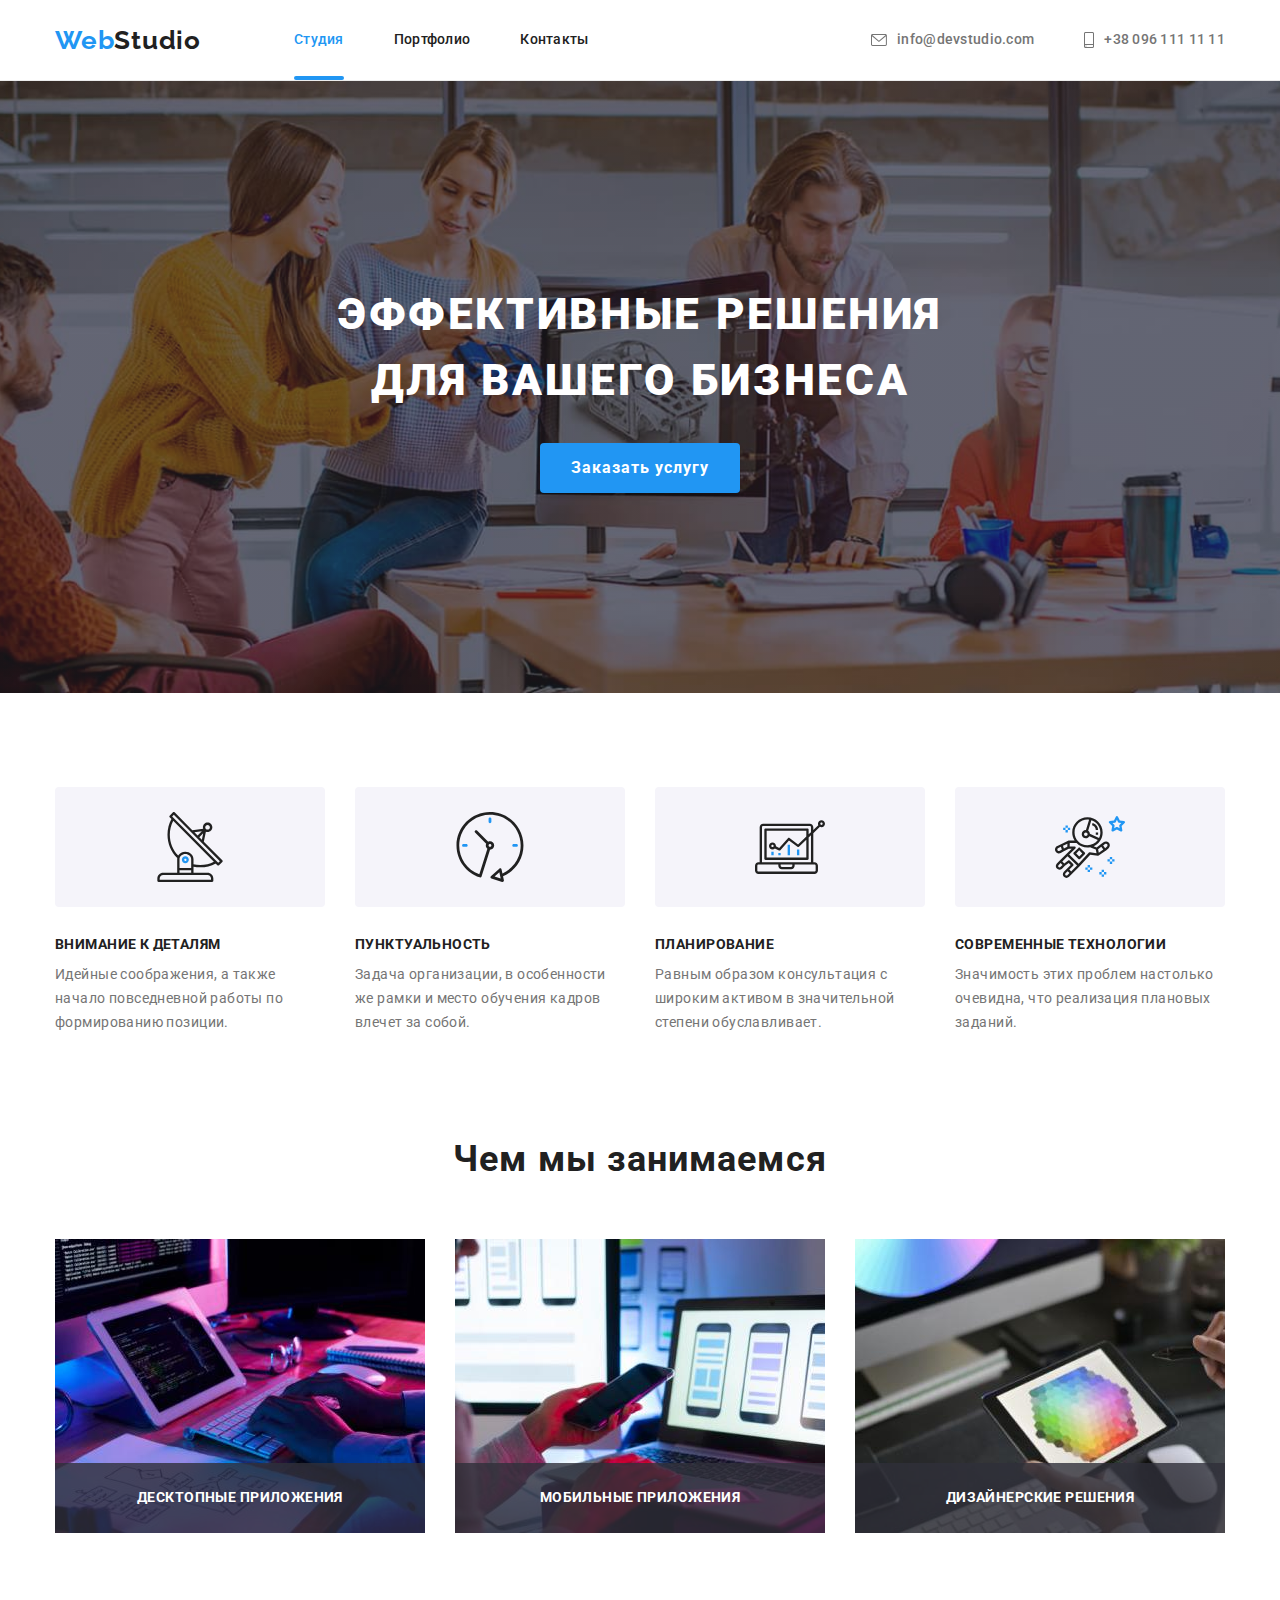
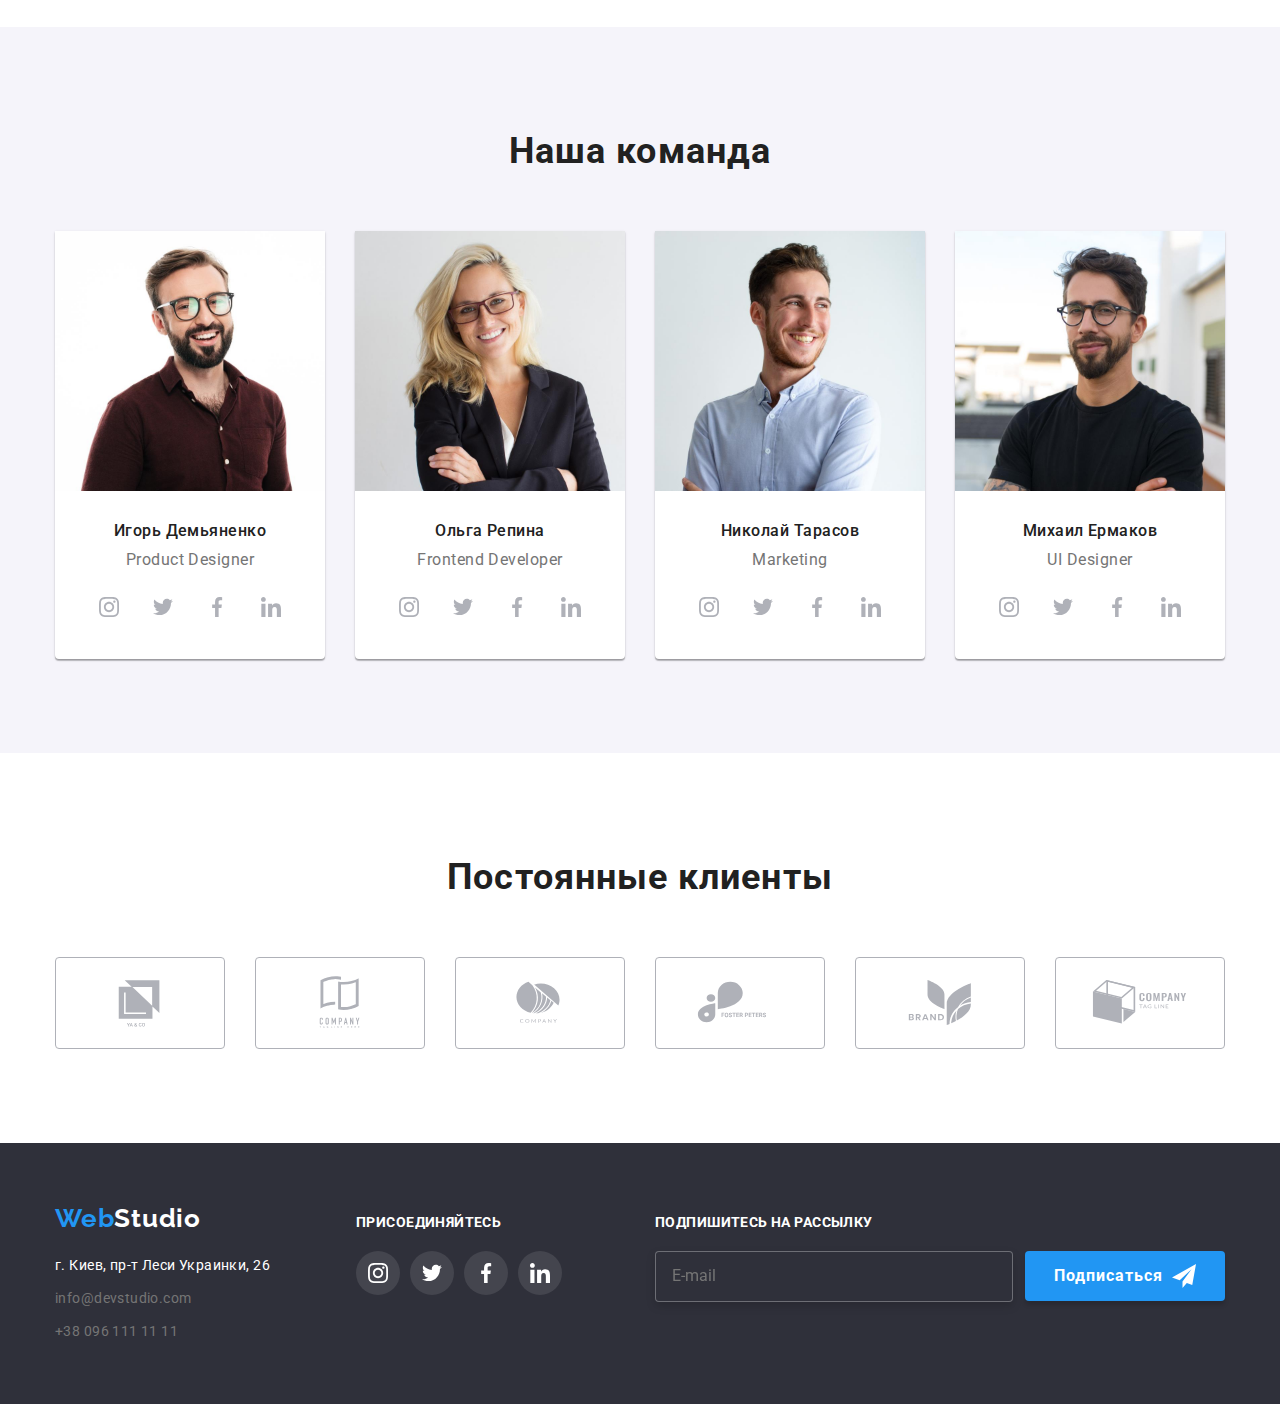
==== commit e5813e1e: "CSS fixes" ====
--- a/index.html
+++ b/index.html
@@ -15,7 +15,7 @@
       rel="stylesheet"
       href="https://cdnjs.cloudflare.com/ajax/libs/modern-normalize/1.1.0/modern-normalize.css"
     />
-    <link rel="stylesheet" href="./dist/css/main.min.css" />
+    <link rel="stylesheet" href="./css/main.min.css" />
   </head>
   <body>
     <!-- Page header -->
--- a/css/main.min.css
+++ b/css/main.min.css
@@ -0,0 +1,2 @@
+*,*::before,*::after{-webkit-box-sizing:border-box;box-sizing:border-box}h1,h2,h3,h4,h5,h6,p,ul{padding:0;margin:0}ul{list-style:none}a{text-decoration:none}body{font-family:Roboto,sans-serif}button{cursor:pointer}.btn{font-weight:700;font-size:16px;line-height:1.88;letter-spacing:0.06em;-webkit-box-shadow:0px 4px 4px rgba(0,0,0,0.15);box-shadow:0px 4px 4px rgba(0,0,0,0.15);border-radius:4px;border:transparent;color:#fff;background-color:#2196f3;min-width:200px;height:50px;-webkit-transition:background-color 250ms cubic-bezier(0.4, 0, 0.2, 1);transition:background-color 250ms cubic-bezier(0.4, 0, 0.2, 1)}.btn:hover,.btn:focus{background-color:#188ce8}.container{width:1200px;padding-left:15px;padding-right:15px;margin-left:auto;margin-right:auto}img{display:block;max-width:100%;height:auto}.section{padding-top:94px;padding-bottom:94px}.section-title{font-weight:700;font-size:36px;line-height:1.67;letter-spacing:0.03em;color:#212121;margin-bottom:50px;text-align:center}.text-white{color:#fff}.text-grey{color:#757575}.visually-hidden{position:absolute;white-space:nowrap;width:1px;height:1px;overflow:hidden;border:0;padding:0;clip:rect(0 0 0 0);-webkit-clip-path:inset(50%);clip-path:inset(50%);margin:-1px}.logo{font-family:'raleway', sans-serif;font-weight:700;font-size:26px;line-height:1.19;letter-spacing:0.03em;color:#2196f3}.logo__header{margin-right:93px}.logo__header--black{color:#212121}.logo__footer{margin-bottom:20px;display:block}.logo__footer--white{color:#fff}.header{border-bottom:1px solid #ececec}.header-container{display:-webkit-box;display:-ms-flexbox;display:flex;-webkit-box-align:center;-ms-flex-align:center;align-items:center}.site-nav__list{display:-webkit-box;display:-ms-flexbox;display:flex}.site-nav__item:not(:last-child){margin-right:50px}.site-nav__link{font-weight:500;font-size:14px;line-height:1.14;letter-spacing:0.02em;color:#212121;display:block;padding-top:32px;padding-bottom:32px;-webkit-transition:color 250ms cubic-bezier(0.4, 0, 0.2, 1);transition:color 250ms cubic-bezier(0.4, 0, 0.2, 1)}.site-nav__link:hover,.site-nav__link:focus{color:#2196f3}.site-nav__link.current{position:relative;color:#2196f3}.site-nav__link.current::after{position:absolute;content:'';background-color:#2196f3;width:100%;height:4px;border-radius:2px;left:0;bottom:0}.contact{display:-webkit-box;display:-ms-flexbox;display:flex;margin-left:auto}.contact__item:not(:last-child){margin-right:50px}.contact__link{font-weight:500;font-size:14px;line-height:1.14;letter-spacing:0.02em;color:#757575;display:-webkit-box;display:-ms-flexbox;display:flex;-webkit-box-align:center;-ms-flex-align:center;align-items:center;padding-top:32px;padding-bottom:32px;-webkit-transition:color 250ms cubic-bezier(0.4, 0, 0.2, 1);transition:color 250ms cubic-bezier(0.4, 0, 0.2, 1)}.contact__link:hover,.contact__link:focus{color:#2196f3}.contact__icon{margin-right:10px;fill:currentColor}.overlay{padding:200px 0;max-width:1600px;margin-left:auto;margin-right:auto;background-color:#2f303a;background-image:-webkit-gradient(linear, left top, right top, from(rgba(47,48,58,0.4)), to(rgba(47,48,58,0.4))),url(../images/hero-bgd.jpg);background-image:linear-gradient(to right, rgba(47,48,58,0.4), rgba(47,48,58,0.4)),url(../images/hero-bgd.jpg);background-size:cover;background-repeat:no-repeat;background-position:center}.hero{display:-webkit-box;display:-ms-flexbox;display:flex;-webkit-box-orient:vertical;-webkit-box-direction:normal;-ms-flex-direction:column;flex-direction:column}.hero__title{display:block;font-weight:900;font-size:44px;line-height:1.5;letter-spacing:0.06em;text-transform:uppercase;color:#fff;max-width:696px;text-align:center;margin-bottom:30px;margin-left:auto;margin-right:auto}.hero__btn{display:inline-block;margin-left:auto;margin-right:auto}.methods{display:-webkit-box;display:-ms-flexbox;display:flex}.methods__item:not(:last-child){margin-right:30px}.methods__title{font-weight:700;font-size:14px;line-height:1.14;letter-spacing:0.03em;text-transform:uppercase;color:#212121;width:270px;margin-bottom:10px}.methods__info{font-size:14px;line-height:1.71;letter-spacing:0.03em;color:#757575;width:270px}.methods__icon{display:-webkit-box;display:-ms-flexbox;display:flex;width:100%;height:120px;margin-bottom:30px;background-color:#f5f4fa;border-radius:4px;-webkit-box-align:center;-ms-flex-align:center;align-items:center;-webkit-box-pack:center;-ms-flex-pack:center;justify-content:center}.activities-section{padding-top:0}.activities{display:-webkit-box;display:-ms-flexbox;display:flex;-webkit-box-pack:justify;-ms-flex-pack:justify;justify-content:space-between}.activities__item{position:relative}.activities__title{position:absolute;bottom:0;left:0;display:-webkit-box;display:-ms-flexbox;display:flex;-webkit-box-align:center;-ms-flex-align:center;align-items:center;-webkit-box-pack:center;-ms-flex-pack:center;justify-content:center;width:100%;height:70px;font-weight:700;font-size:14px;line-height:1.14;letter-spacing:0.03em;text-transform:uppercase;color:#fff;background-color:rgba(47,48,58,0.8)}.team-section{background-color:#f5f4fa}.team{display:-webkit-box;display:-ms-flexbox;display:flex}.team__item{background-color:#fff;-webkit-box-shadow:0px 1px 3px rgba(0,0,0,0.12),0px 1px 1px rgba(0,0,0,0.14),0px 2px 1px rgba(0,0,0,0.2);box-shadow:0px 1px 3px rgba(0,0,0,0.12),0px 1px 1px rgba(0,0,0,0.14),0px 2px 1px rgba(0,0,0,0.2);border-radius:0px 0px 4px 4px}.team__item:not(:last-child){margin-right:30px}.team__info{padding-top:30px;padding-bottom:30px}.team__name{font-weight:500;font-size:16px;line-height:1.19;letter-spacing:0.03em;color:#212121;text-align:center;margin-bottom:10px}.team__role{font-size:16px;line-height:1.19;letter-spacing:0.03em;color:#757575;text-align:center;margin-bottom:16px}.social{display:-webkit-box;display:-ms-flexbox;display:flex;-webkit-box-align:center;-ms-flex-align:center;align-items:center;-webkit-box-pack:center;-ms-flex-pack:center;justify-content:center}.social__item{width:44px;height:44px;border-radius:50%}.social__item:not(:last-child){margin-right:10px}.social__link{display:-webkit-box;display:-ms-flexbox;display:flex;width:100%;height:100%;border-radius:50%;-webkit-box-align:center;-ms-flex-align:center;align-items:center;-webkit-box-pack:center;-ms-flex-pack:center;justify-content:center;-webkit-transition:background-color 250ms cubic-bezier(0.4, 0, 0.2, 1);transition:background-color 250ms cubic-bezier(0.4, 0, 0.2, 1)}.social__link:hover,.social__link:focus{background-color:#2196f3}.social__link:hover .social-icon,.social__link:focus .social-icon{fill:#fff}.social__icon{fill:#afb1b8;-webkit-transition:fill 250ms cubic-bezier(0.4, 0, 0.2, 1);transition:fill 250ms cubic-bezier(0.4, 0, 0.2, 1)}.clients{display:-webkit-box;display:-ms-flexbox;display:flex;-webkit-box-pack:justify;-ms-flex-pack:justify;justify-content:space-between}.clients__item{display:block;height:92px}.clients__link{display:-webkit-box;display:-ms-flexbox;display:flex;-webkit-box-pack:center;-ms-flex-pack:center;justify-content:center;-webkit-box-align:center;-ms-flex-align:center;align-items:center;width:170px;height:92px;border:1px solid #afb1b8;border-radius:4px;-webkit-transition:border 250ms cubic-bezier(0.4, 0, 0.2, 1);transition:border 250ms cubic-bezier(0.4, 0, 0.2, 1)}.clients__link:hover,.clients__link:focus{border:1px solid #2196f3}.clients__link:hover .clients__logo,.clients__link:focus .clients__logo{fill:#2196f3}.clients__logo{fill:#afb1b8;-webkit-transition:fill 250ms cubic-bezier(0.4, 0, 0.2, 1);transition:fill 250ms cubic-bezier(0.4, 0, 0.2, 1)}.pf-filter{display:-webkit-box;display:-ms-flexbox;display:flex;-webkit-box-pack:center;-ms-flex-pack:center;justify-content:center;margin-bottom:50px}.pf-filter__item:not(:last-child){margin-right:8px}.pf-filter__btn{display:inline-block;font-weight:500;font-size:16px;line-height:1.63;letter-spacing:0.03em;color:var(--primary-font-color);background-color:#f5f4fa;padding:6px 22px;border-radius:4px;border-color:transparent;-webkit-transition:background-color 250ms cubic-bezier(0.4, 0, 0.2, 1),color 250ms cubic-bezier(0.4, 0, 0.2, 1),-webkit-box-shadow 250ms cubic-bezier(0.4, 0, 0.2, 1);transition:background-color 250ms cubic-bezier(0.4, 0, 0.2, 1),color 250ms cubic-bezier(0.4, 0, 0.2, 1),-webkit-box-shadow 250ms cubic-bezier(0.4, 0, 0.2, 1);transition:background-color 250ms cubic-bezier(0.4, 0, 0.2, 1),color 250ms cubic-bezier(0.4, 0, 0.2, 1),box-shadow 250ms cubic-bezier(0.4, 0, 0.2, 1);transition:background-color 250ms cubic-bezier(0.4, 0, 0.2, 1),color 250ms cubic-bezier(0.4, 0, 0.2, 1),box-shadow 250ms cubic-bezier(0.4, 0, 0.2, 1),-webkit-box-shadow 250ms cubic-bezier(0.4, 0, 0.2, 1)}.pf-filter__btn:focus,.pf-filter__btn:hover{color:#fff;background-color:#2196f3;-webkit-box-shadow:0px 3px 1px rgba(0,0,0,0.1),0px 1px 2px rgba(0,0,0,0.08),0px 2px 2px rgba(0,0,0,0.12);box-shadow:0px 3px 1px rgba(0,0,0,0.1),0px 1px 2px rgba(0,0,0,0.08),0px 2px 2px rgba(0,0,0,0.12)}.portfolio{display:-webkit-box;display:-ms-flexbox;display:flex;-ms-flex-wrap:wrap;flex-wrap:wrap}.portfolio__item{width:calc((100% - 60px) / 3);margin-right:30px;margin-bottom:30px;background:#fff}.portfolio__item:nth-child(3n){margin-right:0}.portfolio__item:nth-last-child(-n+3){margin-bottom:0}.portfolio__link{display:block}.portfolio__link:hover,.portfolio__link:focus{-webkit-box-shadow:0px 1px 1px rgba(0,0,0,0.12),0px 4px 4px rgba(0,0,0,0.06),1px 4px 6px rgba(0,0,0,0.16);box-shadow:0px 1px 1px rgba(0,0,0,0.12),0px 4px 4px rgba(0,0,0,0.06),1px 4px 6px rgba(0,0,0,0.16)}.portfolio__link:hover .portfolio__card-overview,.portfolio__link:focus .portfolio__card-overview{-webkit-transform:translateY(0);transform:translateY(0)}.portfolio__card-wrap{position:relative;overflow:hidden}.portfolio__card-overview{display:block;overflow:hidden;position:absolute;bottom:0;left:0;width:100%;height:100%;padding:63px 24px;font-weight:400;font-size:18px;line-height:1.56;letter-spacing:0.03em;color:#fff;background-color:rgba(33,150,243,0.9);-webkit-transform:translateY(100%);transform:translateY(100%);-webkit-transition:-webkit-transform 250ms cubic-bezier(0.4, 0, 0.2, 1);transition:-webkit-transform 250ms cubic-bezier(0.4, 0, 0.2, 1);transition:transform 250ms cubic-bezier(0.4, 0, 0.2, 1);transition:transform 250ms cubic-bezier(0.4, 0, 0.2, 1), -webkit-transform 250ms cubic-bezier(0.4, 0, 0.2, 1)}.portfolio__card{border-left:1px solid #eee;border-right:1px solid #eee;border-bottom:1px solid #eee;padding:20px 24px}.portfolio__title{font-weight:700;font-size:18px;line-height:2;letter-spacing:0.06em;color:#212121;margin-bottom:4px}.portfolio__text{font-size:16px;line-height:1.88;letter-spacing:0.03em;color:#757575}.footer{background-color:#2f303a;padding:60px 0}.footer-container{display:-webkit-box;display:-ms-flexbox;display:flex;-webkit-box-align:baseline;-ms-flex-align:baseline;align-items:baseline}.footer-address{-webkit-box-flex:1;-ms-flex-positive:1;flex-grow:1;margin-right:70px}.address__link{font-size:14px;font-style:normal;line-height:1.71;letter-spacing:0.03em;display:block;-webkit-transition:color 250ms cubic-bezier(0.4, 0, 0.2, 1);transition:color 250ms cubic-bezier(0.4, 0, 0.2, 1)}.address__link:hover,.address__link:focus{color:#2196f3}.address__item:not(:last-child){margin-bottom:9px}.footer-social{margin-right:93px}.footer__title{font-weight:700;font-size:14px;line-height:1.14;letter-spacing:0.03em;text-transform:uppercase;color:#fff;margin-bottom:20px}.social__icon--white{fill:#fff}.social__link--gray-background{background-color:rgba(255,255,255,0.1)}.subscribe__form{display:-webkit-box;display:-ms-flexbox;display:flex;-webkit-box-align:center;-ms-flex-align:center;align-items:center}.subscribe__email-field{margin-right:12px}.subscribe__email-input{min-width:358px;min-height:50px;padding:15px 16px;-webkit-box-align:center;-ms-flex-align:center;align-items:center;-webkit-box-pack:center;-ms-flex-pack:center;justify-content:center;color:#fff;border:1px solid rgba(255,255,255,0.3);-webkit-box-sizing:border-box;box-sizing:border-box;-webkit-filter:drop-shadow(0px 4px 4px rgba(0,0,0,0.15));filter:drop-shadow(0px 4px 4px rgba(0,0,0,0.15));border-radius:4px;background:#2f303a;-webkit-transition:border-color 250ms cubic-bezier(0.4, 0, 0.2, 1);transition:border-color 250ms cubic-bezier(0.4, 0, 0.2, 1)}.subscribe__email-input:focus{outline:none;border-color:#2196f3}.subscribe__button{display:-webkit-box;display:-ms-flexbox;display:flex;-webkit-box-align:center;-ms-flex-align:center;align-items:center;-webkit-box-pack:justify;-ms-flex-pack:justify;justify-content:space-between;padding:10px 29px}.backdrop{position:fixed;top:0;left:0;width:100%;height:100%;background-color:rgba(0,0,0,0.2);z-index:2;opacity:1;-webkit-transition:opacity 250ms cubic-bezier(0.4, 0, 0.2, 1);transition:opacity 250ms cubic-bezier(0.4, 0, 0.2, 1)}.backdrop.is-hidden{opacity:0;pointer-events:none}.backdrop.is-hidden .modal{-webkit-transform:translate(-50%, -50%) scale(0.5);transform:translate(-50%, -50%) scale(0.5)}.modal{position:absolute;top:50%;left:50%;-webkit-transform:translate(-50%, -50%) scale(1);transform:translate(-50%, -50%) scale(1);-webkit-transition:-webkit-transform 250ms cubic-bezier(0.4, 0, 0.2, 1);transition:-webkit-transform 250ms cubic-bezier(0.4, 0, 0.2, 1);transition:transform 250ms cubic-bezier(0.4, 0, 0.2, 1);transition:transform 250ms cubic-bezier(0.4, 0, 0.2, 1), -webkit-transform 250ms cubic-bezier(0.4, 0, 0.2, 1);min-width:528px;min-height:581px;background-color:#fff;-webkit-box-shadow:0px 1px 3px rgba(0,0,0,0.12),0px 1px 1px rgba(0,0,0,0.14),0px 2px 1px rgba(0,0,0,0.2);box-shadow:0px 1px 3px rgba(0,0,0,0.12),0px 1px 1px rgba(0,0,0,0.14),0px 2px 1px rgba(0,0,0,0.2);border-radius:4px}.modal__close-btn{cursor:pointer;display:-webkit-box;display:-ms-flexbox;display:flex;-webkit-box-pack:center;-ms-flex-pack:center;justify-content:center;-webkit-box-align:center;-ms-flex-align:center;align-items:center;position:absolute;top:8px;right:8px;height:30px;width:30px;border-radius:50%;border:1px solid rgba(0,0,0,0.1);background-color:#fff}.modal__close-btn:hover .modal__close-btn-icon,.modal__close-btn:focus .modal__close-btn-icon{fill:#2196f3}.modal__close-btn-icon{fill:black;-webkit-transition:fill 250ms cubic-bezier(0.4, 0, 0.2, 1);transition:fill 250ms cubic-bezier(0.4, 0, 0.2, 1)}.modal__form{display:-webkit-box;display:-ms-flexbox;display:flex;-webkit-box-orient:vertical;-webkit-box-direction:normal;-ms-flex-direction:column;flex-direction:column;padding:40px}.modal__form-header{font-weight:700;font-size:20px;line-height:1.15;text-align:center;letter-spacing:0.03em;margin-bottom:12px;color:#212121}.modal__form-wrapper{position:relative;margin-top:4px;display:block}.modal__form-input{width:100%;height:40px;padding-left:38px;border:1px solid rgba(33,33,33,0.2);border-radius:4px;-webkit-transition:border-color 250ms cubic-bezier(0.4, 0, 0.2, 1);transition:border-color 250ms cubic-bezier(0.4, 0, 0.2, 1)}.modal__form-input:focus{outline:none;border-color:#2196f3}.modal__form-input:focus+.modal__form-icon{fill:#2196f3}.modal__form-field{position:relative;font-size:12px;line-height:1.17;letter-spacing:0.01em;color:#757575;margin-bottom:10px}.modal__form-icon{display:inline-block;position:absolute;top:50%;left:15px;-webkit-transform:translateY(-50%);transform:translateY(-50%);-webkit-transition:fill 250ms cubic-bezier(0.4, 0, 0.2, 1);transition:fill 250ms cubic-bezier(0.4, 0, 0.2, 1)}.modal__form-comment{display:block;padding:12px 16px;margin-top:4px;width:100%;min-height:120px;border:1px solid rgba(33,33,33,0.2);border-radius:4px;resize:none;overflow:auto;-webkit-transition:border-color 250ms cubic-bezier(0.4, 0, 0.2, 1);transition:border-color 250ms cubic-bezier(0.4, 0, 0.2, 1)}.modal__form-comment:focus{outline:none;border-color:#2196f3}.modal__form-comment::-webkit-input-placeholder{font-size:14px;line-height:1.14;letter-spacing:0.01em;color:rgba(117,117,117,0.5)}.modal__form-comment:-ms-input-placeholder{font-size:14px;line-height:1.14;letter-spacing:0.01em;color:rgba(117,117,117,0.5)}.modal__form-comment::-ms-input-placeholder{font-size:14px;line-height:1.14;letter-spacing:0.01em;color:rgba(117,117,117,0.5)}.modal__form-comment::placeholder{font-size:14px;line-height:1.14;letter-spacing:0.01em;color:rgba(117,117,117,0.5)}.modal__form-checkbox-label{display:-webkit-box;display:-ms-flexbox;display:flex;-webkit-box-align:center;-ms-flex-align:center;align-items:center;-webkit-box-pack:center;-ms-flex-pack:center;justify-content:center;margin-top:10px;margin-bottom:30px;font-size:14px;line-height:1.71;letter-spacing:0.03em;color:#757575}.modal__form-checkbox-label::before{content:'';display:inline-block;width:16px;height:15px;border:2px solid #303030;cursor:pointer;border-radius:2px;margin-right:7px;-webkit-transition:border-color 250ms cubic-bezier(0.4, 0, 0.2, 1) background-color 250ms cubic-bezier(0.4, 0, 0.2, 1);transition:border-color 250ms cubic-bezier(0.4, 0, 0.2, 1) background-color 250ms cubic-bezier(0.4, 0, 0.2, 1)}.modal__form-checkbox:checked+.modal__form-checkbox-label::before{background-color:#2196f3;background-image:url("../images/icon-check.svg");background-position:center;border-color:#2196f3}.modal__terms-text{text-decoration:underline;color:#2196f3;margin-left:5px}.modal__submit-btn{display:block;margin-right:auto;margin-left:auto}
+/*# sourceMappingURL=main.min.css.map */